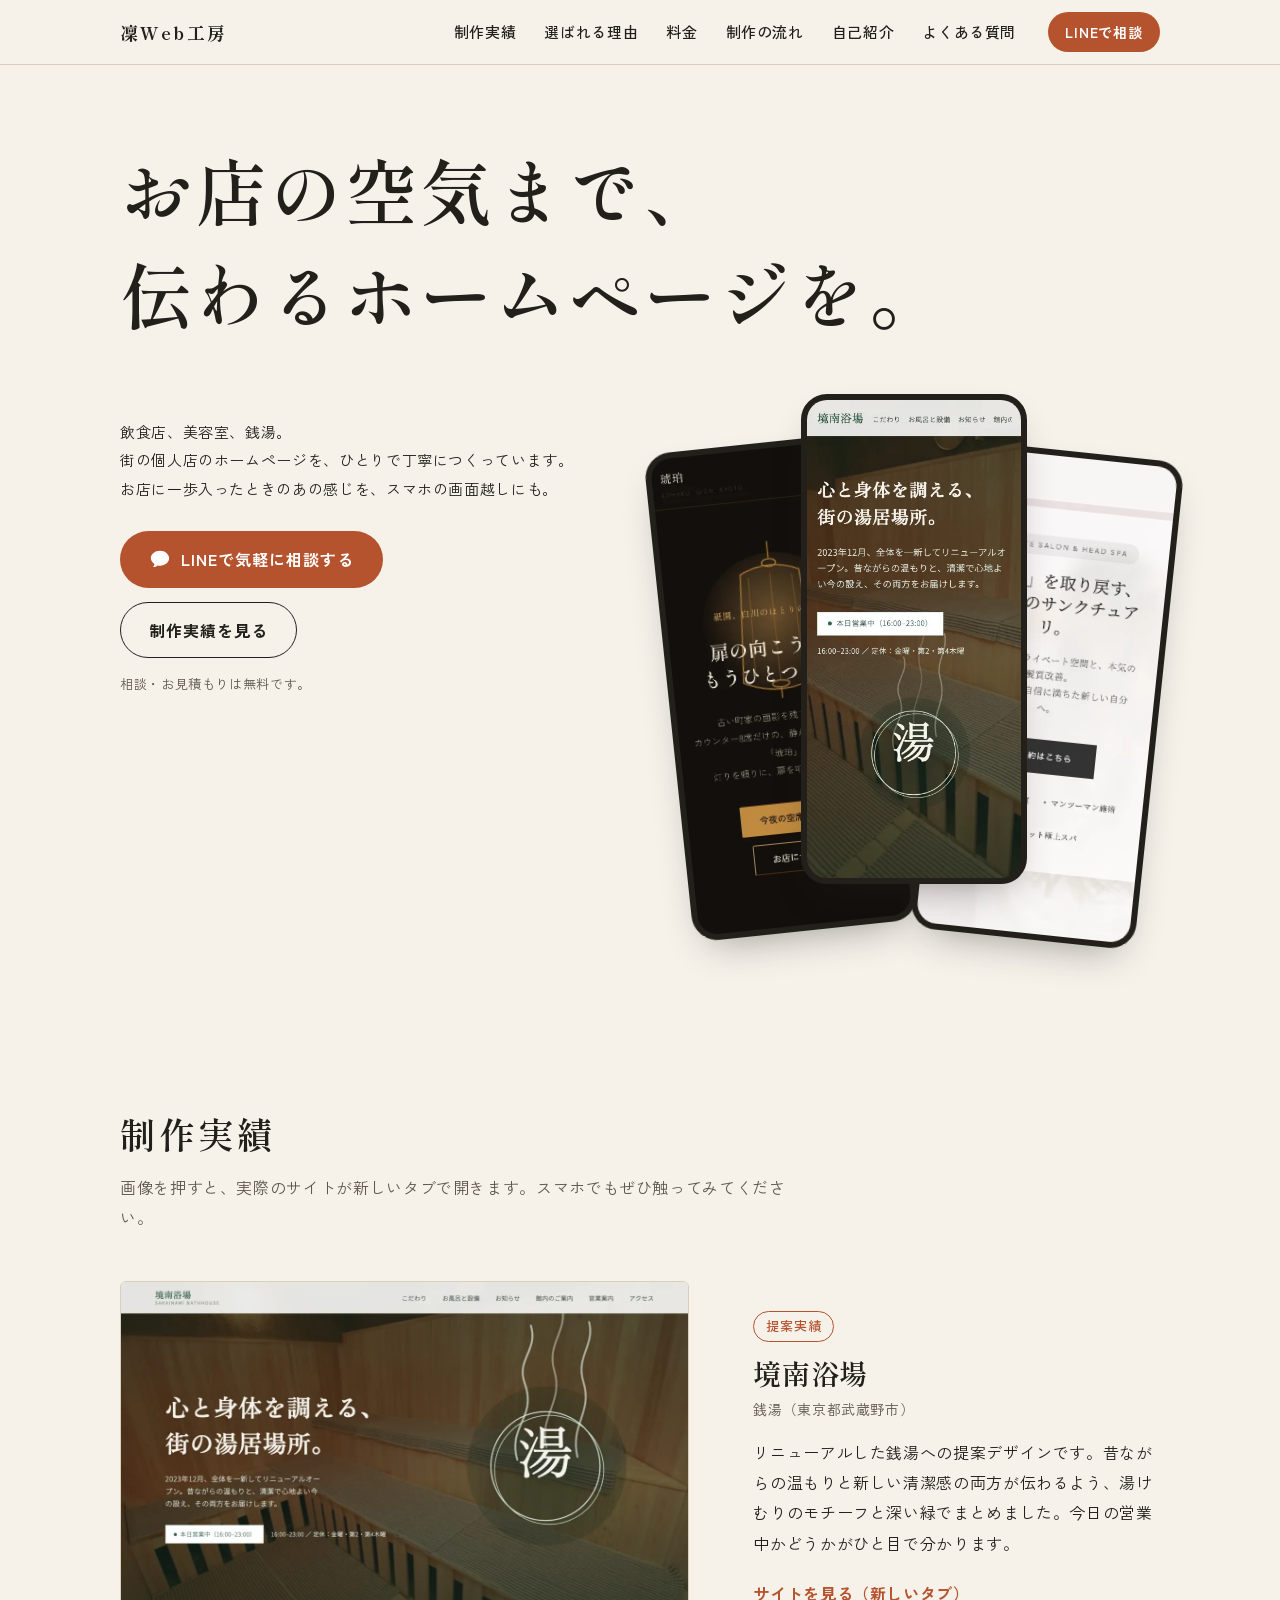
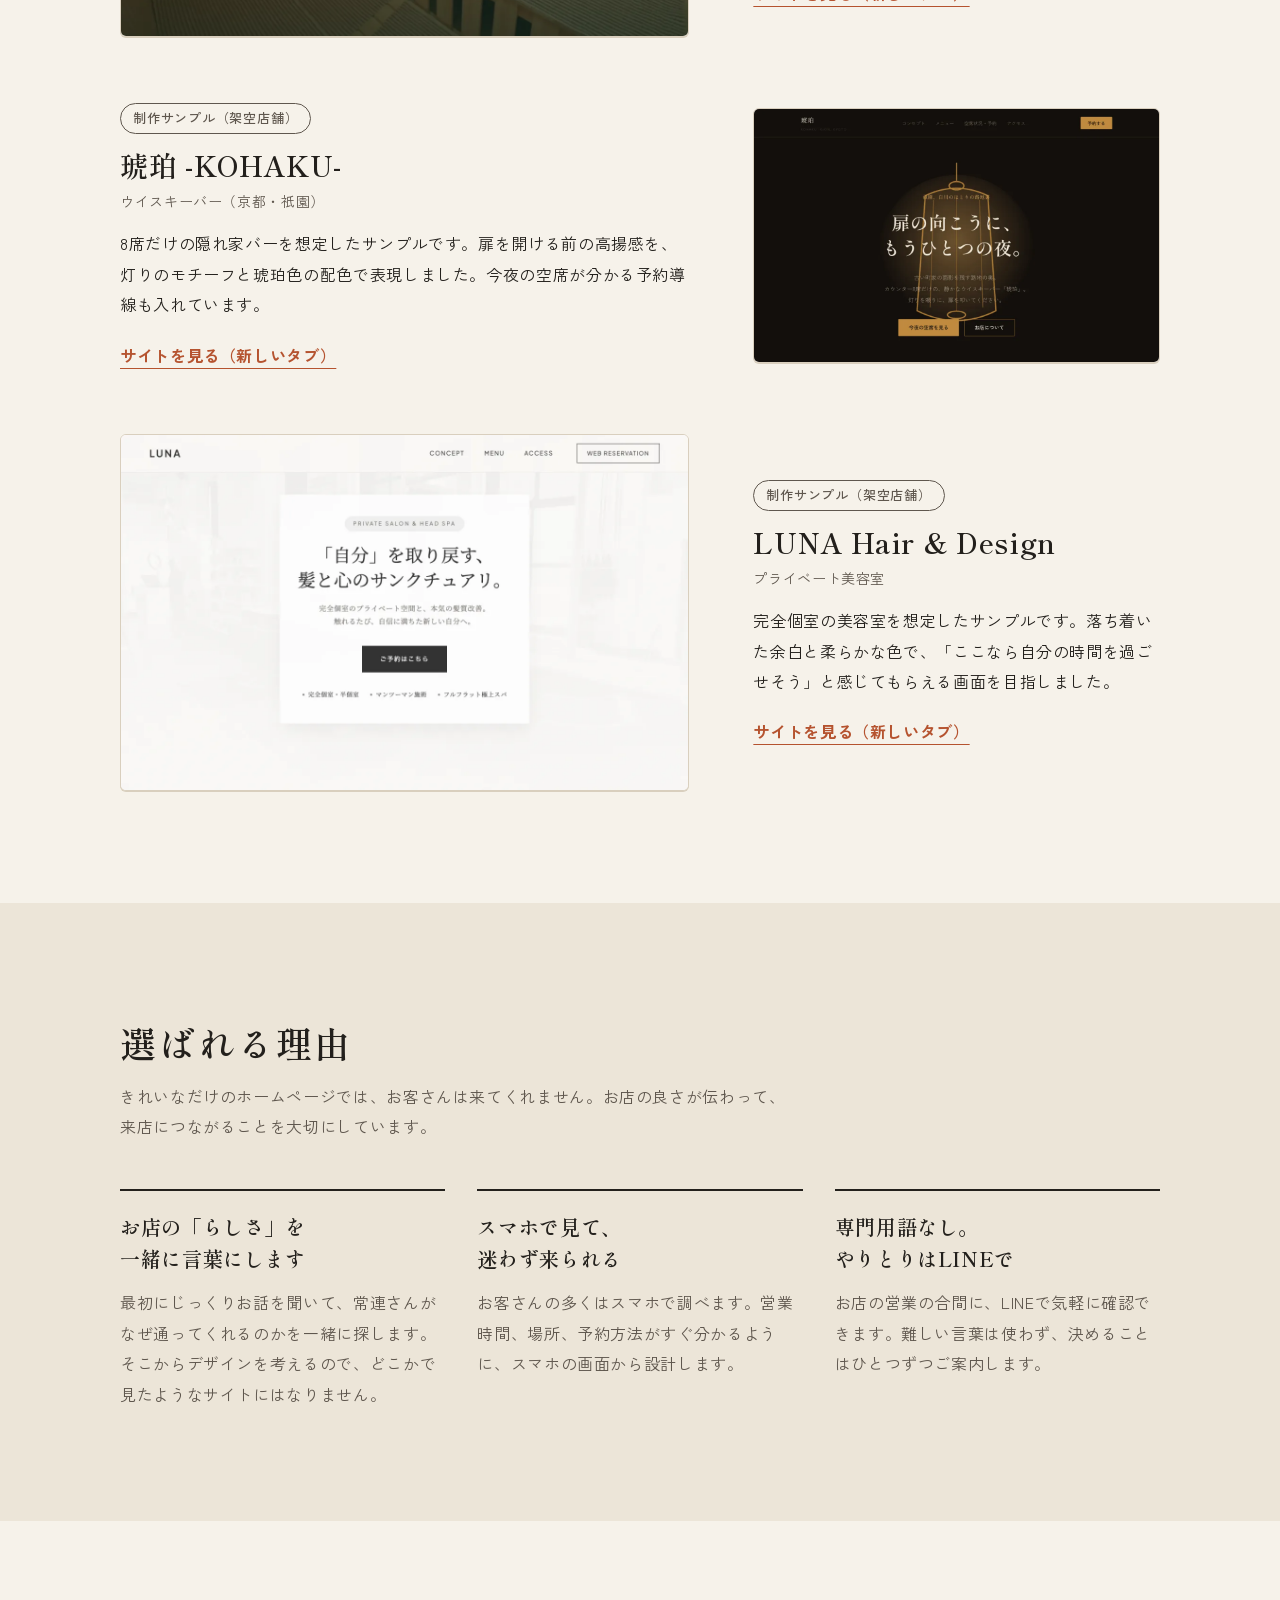
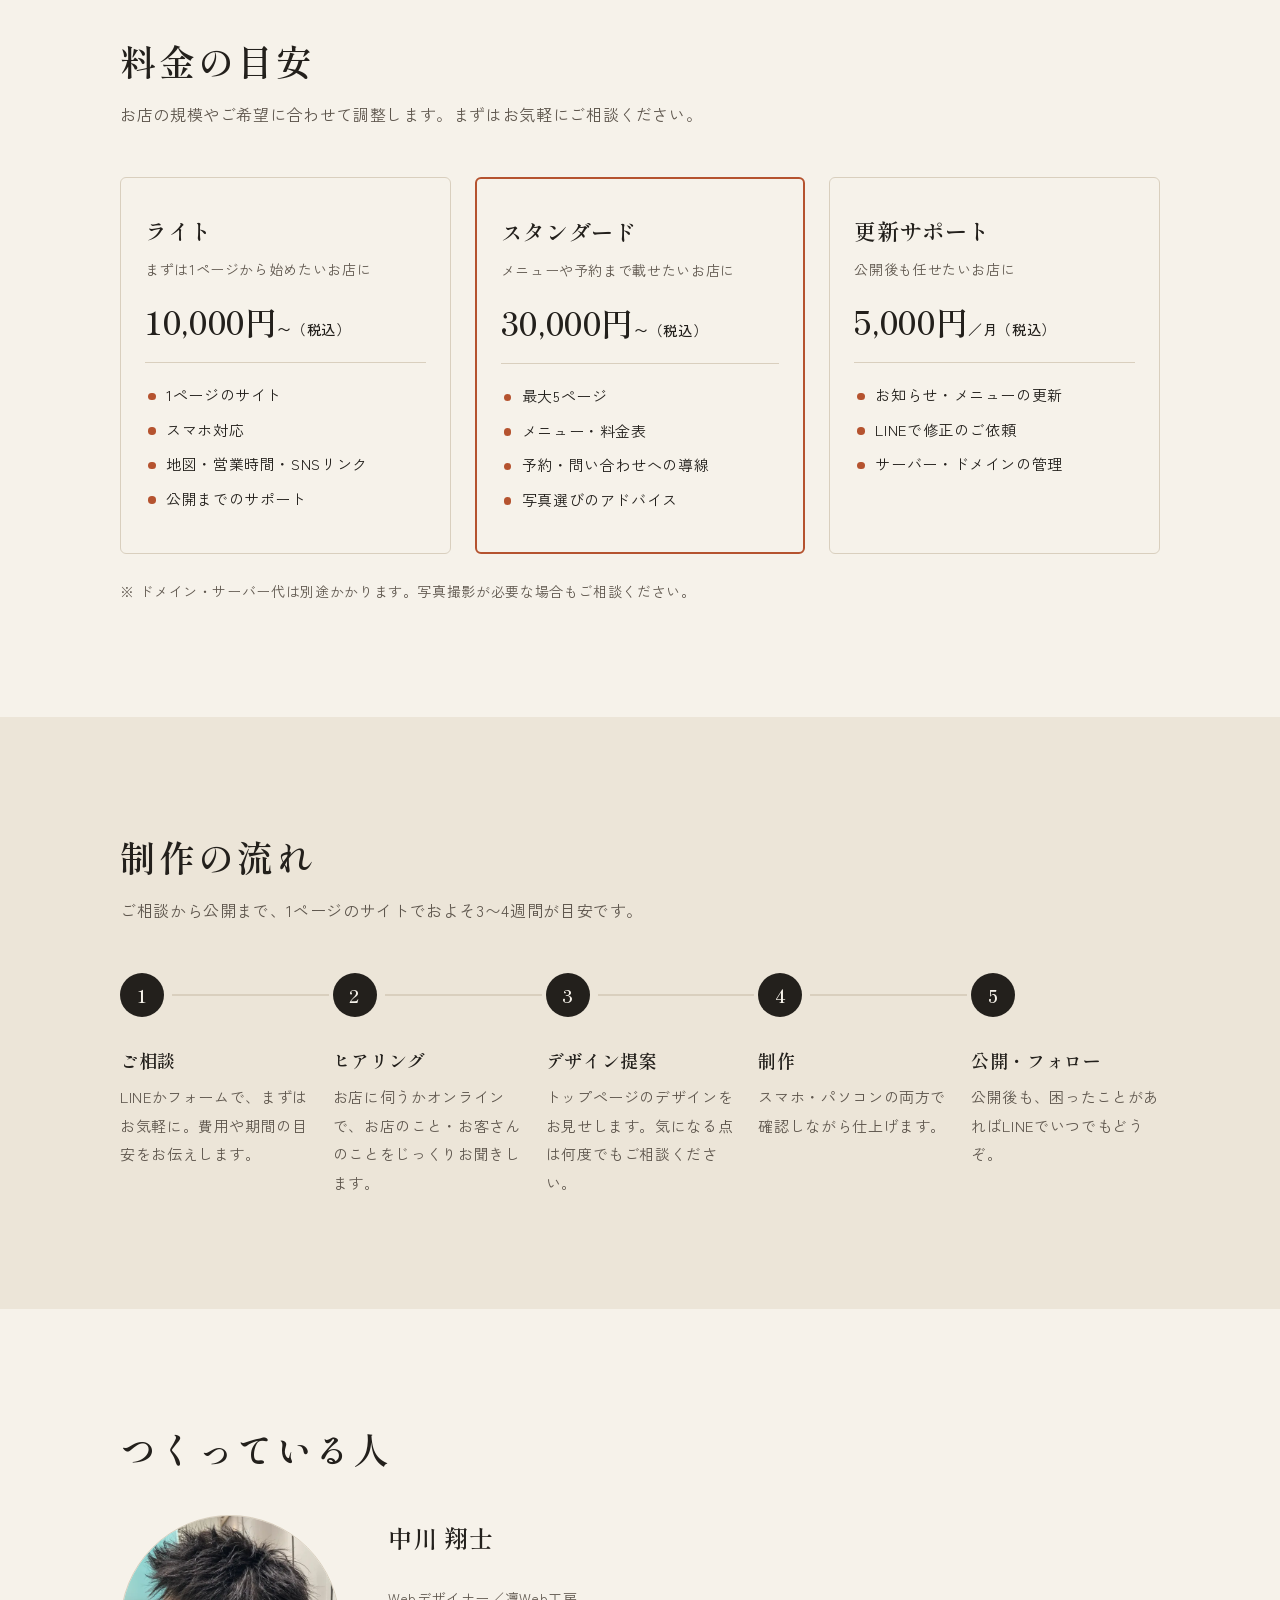
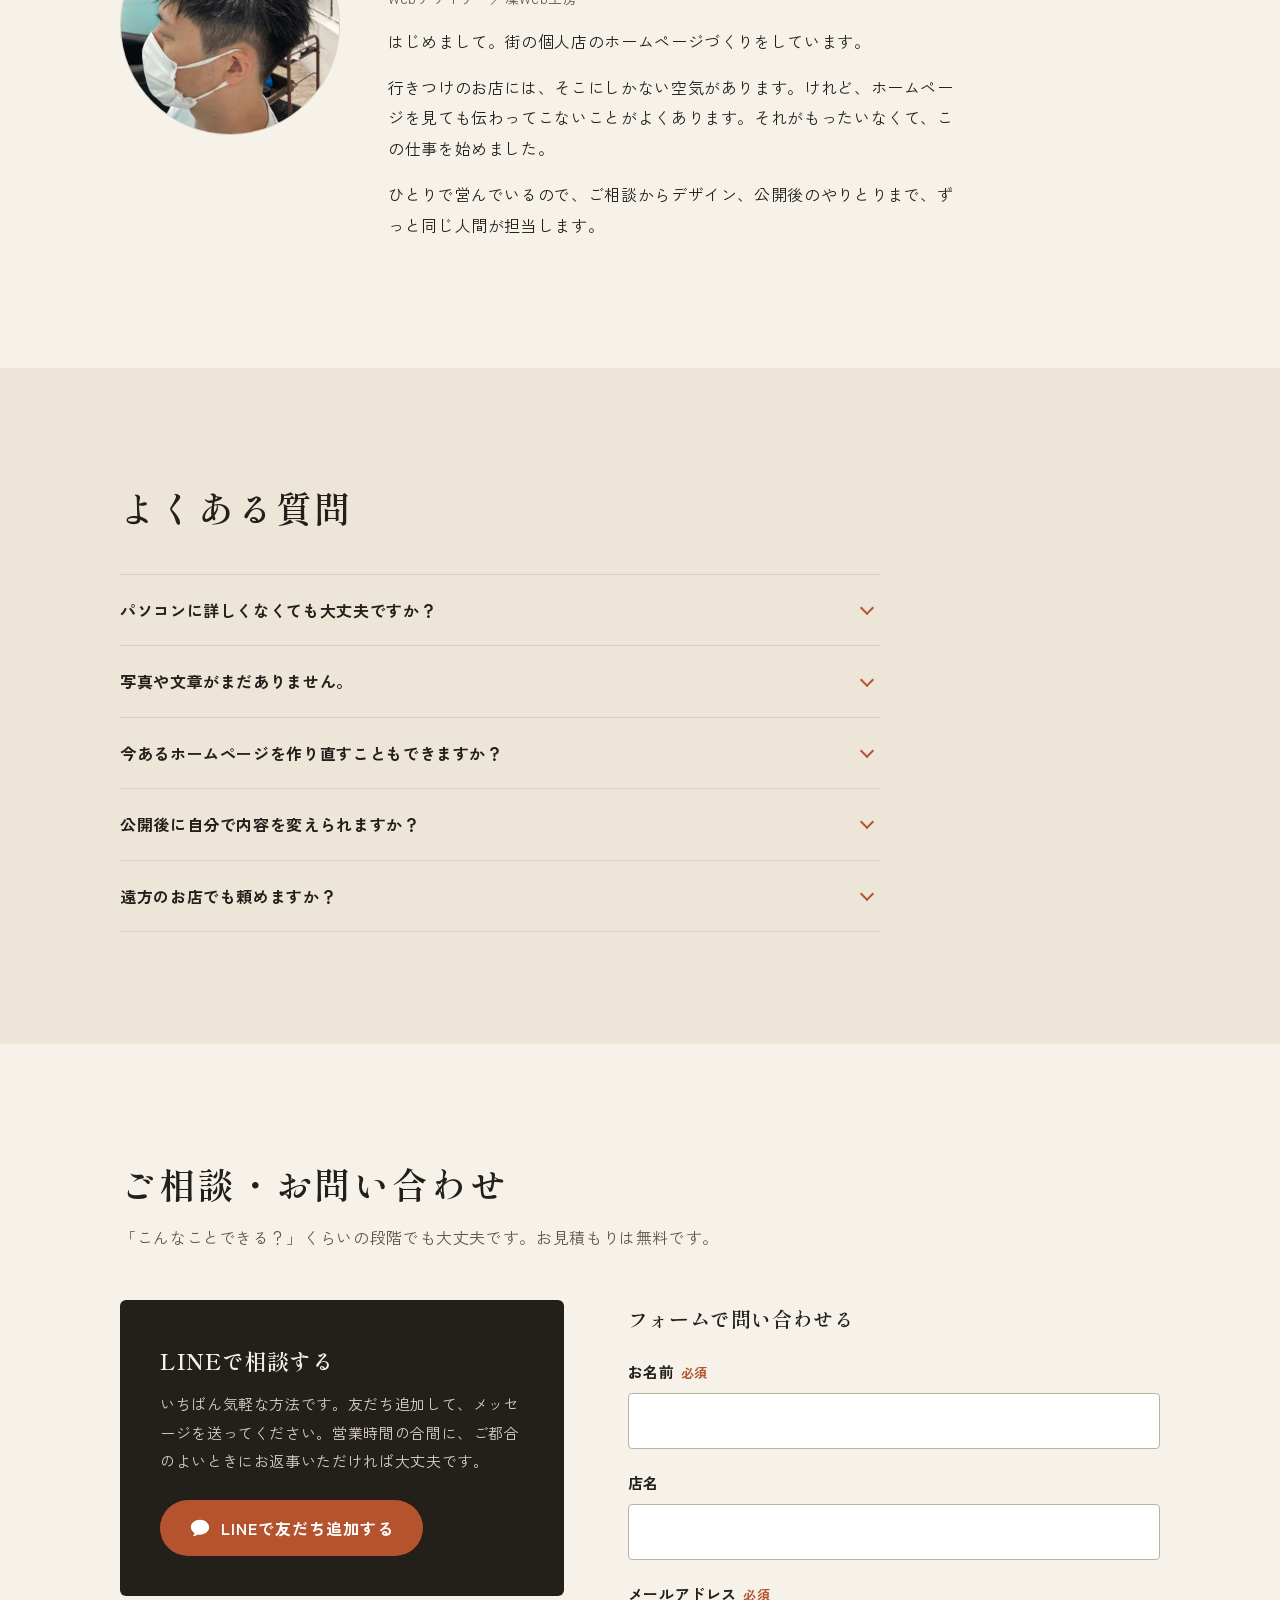
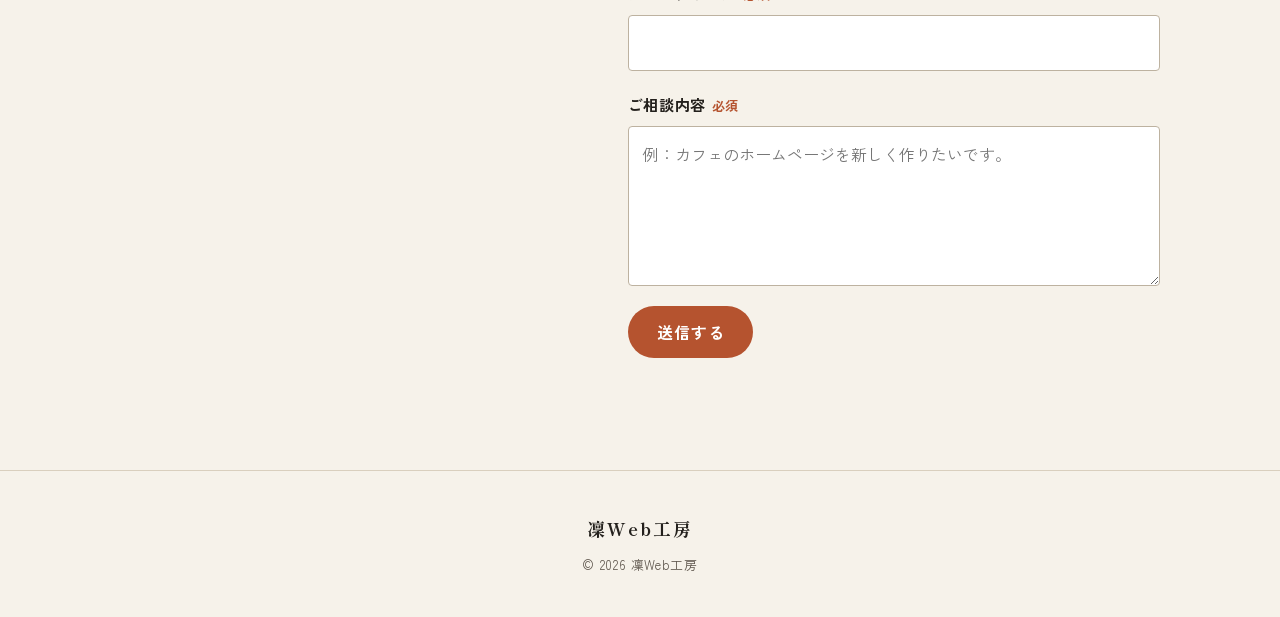
==== index.html @ 766311a1 "凜Web工房 ポートフォリオサイトを公開 Co-Authored-By: Claude Opus 5.5 <noreply@anthropic.com>" ====
<!DOCTYPE html>
<html lang="ja">
<head>
  <meta charset="UTF-8">
  <meta name="viewport" content="width=device-width, initial-scale=1">
  <title>凜Web工房｜街のお店のホームページづくり</title>
  <meta name="description" content="飲食店・美容室・銭湯など、街の個人店のホームページを制作しています。お店の雰囲気が伝わるデザインを、LINEで気軽にご相談いただけます。">
  <meta property="og:title" content="凜Web工房｜街のお店のホームページづくり">
  <meta property="og:description" content="お店の空気まで伝わるホームページを。街の個人店のためのWeb制作。">
  <meta property="og:type" content="website">
  <link rel="preconnect" href="https://fonts.googleapis.com">
  <link rel="preconnect" href="https://fonts.gstatic.com" crossorigin>
  <link href="https://fonts.googleapis.com/css2?family=Shippori+Mincho:wght@500;600;700&family=Zen+Kaku+Gothic+New:wght@400;500;700&display=swap" rel="stylesheet">
  <link rel="stylesheet" href="css/style.css">
</head>
<body>

  <!-- LINEアイコン（ボタンで使い回す） -->
  <svg width="0" height="0" style="position:absolute" aria-hidden="true">
    <symbol id="icon-chat" viewBox="0 0 24 24">
      <path fill="currentColor" d="M12 3C6.5 3 2 6.6 2 11c0 2.6 1.6 4.9 4 6.4-.2.9-.7 2.4-1.6 3.4 0 0 2.9-.2 5-1.8.8.2 1.7.3 2.6.3 5.5 0 10-3.6 10-8S17.5 3 12 3Z"/>
    </symbol>
  </svg>

  <header class="site-header">
    <div class="container site-header__inner">
      <a class="logo" href="#top">凜Web工房</a>
      <nav id="global-nav" class="global-nav" aria-label="ページ内メニュー">
        <ul class="global-nav__list">
          <li><a href="#works">制作実績</a></li>
          <li><a href="#reasons">選ばれる理由</a></li>
          <li><a href="#price">料金</a></li>
          <li><a href="#flow">制作の流れ</a></li>
          <li><a href="#about">自己紹介</a></li>
          <li><a href="#faq">よくある質問</a></li>
        </ul>
      </nav>
      <div class="header-actions">
        <a class="btn btn--primary header-cta" href="https://lin.ee/yTte9gOx" target="_blank" rel="noopener">LINEで相談</a>
        <button class="menu-toggle" type="button" aria-expanded="false" aria-controls="global-nav" aria-label="メニューを開く">
          <span class="menu-toggle__bar"></span>
        </button>
      </div>
    </div>
  </header>

  <main id="top">

    <!-- トップ -->
    <section class="hero" aria-labelledby="hero-title">
      <div class="container hero__inner">
        <h1 id="hero-title" class="hero__title">お店の空気まで、<br>伝わるホームページを。</h1>
        <div class="hero__copy">
          <div class="hero__body">
            <p class="hero__lead">
              飲食店、美容室、銭湯。<br>
              街の個人店のホームページを、ひとりで丁寧につくっています。<br>
              お店に一歩入ったときのあの感じを、スマホの画面越しにも。
            </p>
            <div class="hero__actions">
              <a class="btn btn--primary" href="https://lin.ee/yTte9gOx" target="_blank" rel="noopener">
                <svg class="btn__icon" aria-hidden="true"><use href="#icon-chat"></use></svg>
                LINEで気軽に相談する
              </a>
              <a class="btn btn--ghost" href="#works">制作実績を見る</a>
              <p class="hero__note">相談・お見積もりは無料です。</p>
            </div>
          </div>
        </div>

        <div class="hero__phones" aria-hidden="true">
          <div class="phone phone--1"><img src="assets/images/work-kohaku-sp.webp" alt="" width="390" height="844"></div>
          <div class="phone phone--2"><img src="assets/images/work-kyonan-sp.webp" alt="" width="390" height="844"></div>
          <div class="phone phone--3"><img src="assets/images/work-luna-sp.webp" alt="" width="390" height="844"></div>
        </div>
      </div>
    </section>

    <!-- 制作実績 -->
    <section id="works" class="section" aria-labelledby="works-title">
      <div class="container">
        <h2 id="works-title" class="section-title">制作実績</h2>
        <p class="section-lead">画像を押すと、実際のサイトが新しいタブで開きます。スマホでもぜひ触ってみてください。</p>

        <ul class="works-list">
          <li>
            <article class="work">
              <a class="work__visual" href="works/kyonan-yokujo.html" target="_blank" rel="noopener">
                <img src="assets/images/work-kyonan.webp" alt="境南浴場のサイトのトップ画面" width="1200" height="750" loading="lazy">
              </a>
              <div class="work__body">
                <span class="work__tag work__tag--real">提案実績</span>
                <h3 class="work__name">境南浴場</h3>
                <p class="work__type">銭湯（東京都武蔵野市）</p>
                <p class="work__point">リニューアルした銭湯への提案デザインです。昔ながらの温もりと新しい清潔感の両方が伝わるよう、湯けむりのモチーフと深い緑でまとめました。今日の営業中かどうかがひと目で分かります。</p>
                <a class="work__link" href="works/kyonan-yokujo.html" target="_blank" rel="noopener">サイトを見る（新しいタブ）</a>
              </div>
            </article>
          </li>
          <li>
            <article class="work">
              <a class="work__visual" href="works/kohaku.html" target="_blank" rel="noopener">
                <img src="assets/images/work-kohaku.webp" alt="ウイスキーバー琥珀のサイトのトップ画面" width="1200" height="750" loading="lazy">
              </a>
              <div class="work__body">
                <span class="work__tag work__tag--sample">制作サンプル（架空店舗）</span>
                <h3 class="work__name">琥珀 -KOHAKU-</h3>
                <p class="work__type">ウイスキーバー（京都・祇園）</p>
                <p class="work__point">8席だけの隠れ家バーを想定したサンプルです。扉を開ける前の高揚感を、灯りのモチーフと琥珀色の配色で表現しました。今夜の空席が分かる予約導線も入れています。</p>
                <a class="work__link" href="works/kohaku.html" target="_blank" rel="noopener">サイトを見る（新しいタブ）</a>
              </div>
            </article>
          </li>
          <li>
            <article class="work">
              <a class="work__visual" href="works/luna.html" target="_blank" rel="noopener">
                <img src="assets/images/work-luna.webp" alt="美容室LUNAのサイトのトップ画面" width="1200" height="750" loading="lazy">
              </a>
              <div class="work__body">
                <span class="work__tag work__tag--sample">制作サンプル（架空店舗）</span>
                <h3 class="work__name">LUNA Hair &amp; Design</h3>
                <p class="work__type">プライベート美容室</p>
                <p class="work__point">完全個室の美容室を想定したサンプルです。落ち着いた余白と柔らかな色で、「ここなら自分の時間を過ごせそう」と感じてもらえる画面を目指しました。</p>
                <a class="work__link" href="works/luna.html" target="_blank" rel="noopener">サイトを見る（新しいタブ）</a>
              </div>
            </article>
          </li>
        </ul>
      </div>
    </section>

    <!-- 選ばれる理由 -->
    <section id="reasons" class="section section--washi" aria-labelledby="reasons-title">
      <div class="container">
        <h2 id="reasons-title" class="section-title">選ばれる理由</h2>
        <p class="section-lead">きれいなだけのホームページでは、お客さんは来てくれません。お店の良さが伝わって、来店につながることを大切にしています。</p>

        <div class="reasons">
          <div class="reason">
            <h3 class="reason__title">お店の「らしさ」を<br>一緒に言葉にします</h3>
            <p class="reason__text">最初にじっくりお話を聞いて、常連さんがなぜ通ってくれるのかを一緒に探します。そこからデザインを考えるので、どこかで見たようなサイトにはなりません。</p>
          </div>
          <div class="reason">
            <h3 class="reason__title">スマホで見て、<br>迷わず来られる</h3>
            <p class="reason__text">お客さんの多くはスマホで調べます。営業時間、場所、予約方法がすぐ分かるように、スマホの画面から設計します。</p>
          </div>
          <div class="reason">
            <h3 class="reason__title">専門用語なし。<br>やりとりはLINEで</h3>
            <p class="reason__text">お店の営業の合間に、LINEで気軽に確認できます。難しい言葉は使わず、決めることはひとつずつご案内します。</p>
          </div>
        </div>
      </div>
    </section>

    <!-- 料金 -->
    <section id="price" class="section" aria-labelledby="price-title">
      <div class="container">
        <h2 id="price-title" class="section-title">料金の目安</h2>
        <p class="section-lead">お店の規模やご希望に合わせて調整します。まずはお気軽にご相談ください。</p>

        <div class="plans">
          <article class="plan">
            <h3 class="plan__name">ライト</h3>
            <p class="plan__for">まずは1ページから始めたいお店に</p>
            <p class="plan__price">10,000円<small>〜（税込）</small></p>
            <ul class="plan__list">
              <li>1ページのサイト</li>
              <li>スマホ対応</li>
              <li>地図・営業時間・SNSリンク</li>
              <li>公開までのサポート</li>
            </ul>
          </article>
          <article class="plan plan--featured">
            <h3 class="plan__name">スタンダード</h3>
            <p class="plan__for">メニューや予約まで載せたいお店に</p>
            <p class="plan__price">30,000円<small>〜（税込）</small></p>
            <ul class="plan__list">
              <li>最大5ページ</li>
              <li>メニュー・料金表</li>
              <li>予約・問い合わせへの導線</li>
              <li>写真選びのアドバイス</li>
            </ul>
          </article>
          <article class="plan">
            <h3 class="plan__name">更新サポート</h3>
            <p class="plan__for">公開後も任せたいお店に</p>
            <p class="plan__price">5,000円<small>／月（税込）</small></p>
            <ul class="plan__list">
              <li>お知らせ・メニューの更新</li>
              <li>LINEで修正のご依頼</li>
              <li>サーバー・ドメインの管理</li>
            </ul>
          </article>
        </div>
        <p class="plans-note">※ ドメイン・サーバー代は別途かかります。写真撮影が必要な場合もご相談ください。</p>
      </div>
    </section>

    <!-- 制作の流れ -->
    <section id="flow" class="section section--washi" aria-labelledby="flow-title">
      <div class="container">
        <h2 id="flow-title" class="section-title">制作の流れ</h2>
        <p class="section-lead">ご相談から公開まで、1ページのサイトでおよそ3〜4週間が目安です。</p>

        <ol class="flow">
          <li class="flow__step">
            <h3 class="flow__title">ご相談</h3>
            <p class="flow__text">LINEかフォームで、まずはお気軽に。費用や期間の目安をお伝えします。</p>
          </li>
          <li class="flow__step">
            <h3 class="flow__title">ヒアリング</h3>
            <p class="flow__text">お店に伺うかオンラインで、お店のこと・お客さんのことをじっくりお聞きします。</p>
          </li>
          <li class="flow__step">
            <h3 class="flow__title">デザイン提案</h3>
            <p class="flow__text">トップページのデザインをお見せします。気になる点は何度でもご相談ください。</p>
          </li>
          <li class="flow__step">
            <h3 class="flow__title">制作</h3>
            <p class="flow__text">スマホ・パソコンの両方で確認しながら仕上げます。</p>
          </li>
          <li class="flow__step">
            <h3 class="flow__title">公開・フォロー</h3>
            <p class="flow__text">公開後も、困ったことがあればLINEでいつでもどうぞ。</p>
          </li>
        </ol>
      </div>
    </section>

    <!-- 自己紹介 -->
    <section id="about" class="section" aria-labelledby="about-title">
      <div class="container">
        <h2 id="about-title" class="section-title">つくっている人</h2>
        <div class="about">
          <div class="about__photo">
            <img src="assets/images/profile.webp" alt="中川翔士の写真" width="600" height="600" loading="lazy">
          </div>
          <div class="about__text">
            <p class="about__name">中川 翔士</p>
            <p class="about__role">Webデザイナー／凜Web工房</p>
            <p>はじめまして。街の個人店のホームページづくりをしています。</p>
            <p>行きつけのお店には、そこにしかない空気があります。けれど、ホームページを見ても伝わってこないことがよくあります。それがもったいなくて、この仕事を始めました。</p>
            <p>ひとりで営んでいるので、ご相談からデザイン、公開後のやりとりまで、ずっと同じ人間が担当します。</p>
          </div>
        </div>
      </div>
    </section>

    <!-- よくある質問 -->
    <section id="faq" class="section section--washi" aria-labelledby="faq-title">
      <div class="container">
        <h2 id="faq-title" class="section-title">よくある質問</h2>
        <div class="faq">
          <details class="faq__item">
            <summary class="faq__q">パソコンに詳しくなくても大丈夫ですか？</summary>
            <p class="faq__a">大丈夫です。必要なことはひとつずつご案内しますし、やりとりはLINEだけで完結します。</p>
          </details>
          <details class="faq__item">
            <summary class="faq__q">写真や文章がまだありません。</summary>
            <p class="faq__a">ヒアリングをもとに文章の下書きをこちらで作ります。写真はスマホでの撮り方をお伝えするか、撮影のご相談にも応じます。</p>
          </details>
          <details class="faq__item">
            <summary class="faq__q">今あるホームページを作り直すこともできますか？</summary>
            <p class="faq__a">はい、できます。今のサイトで困っていることを教えていただければ、改善の方向をご提案します。</p>
          </details>
          <details class="faq__item">
            <summary class="faq__q">公開後に自分で内容を変えられますか？</summary>
            <p class="faq__a">ご希望に合わせて作り方を変えます。ご自身で更新したい場合も、更新サポートでお任せいただく場合も、どちらでも大丈夫です。</p>
          </details>
          <details class="faq__item">
            <summary class="faq__q">遠方のお店でも頼めますか？</summary>
            <p class="faq__a">はい。ヒアリングはオンラインでも行えます。</p>
          </details>
        </div>
      </div>
    </section>

    <!-- お問い合わせ -->
    <section id="contact" class="section" aria-labelledby="contact-title">
      <div class="container">
        <h2 id="contact-title" class="section-title">ご相談・お問い合わせ</h2>
        <p class="section-lead">「こんなことできる？」くらいの段階でも大丈夫です。お見積もりは無料です。</p>

        <div class="contact">
          <div class="contact__line">
            <p class="contact__line-title">LINEで相談する</p>
            <p class="contact__line-text">いちばん気軽な方法です。友だち追加して、メッセージを送ってください。営業時間の合間に、ご都合のよいときにお返事いただければ大丈夫です。</p>
            <a class="btn btn--primary" href="https://lin.ee/yTte9gOx" target="_blank" rel="noopener">
              <svg class="btn__icon" aria-hidden="true"><use href="#icon-chat"></use></svg>
              LINEで友だち追加する
            </a>
          </div>

          <div class="contact__form">
            <h3 class="form-title">フォームで問い合わせる</h3>
            <form class="form" action="https://formspree.io/f/moejabqg" method="POST">
              <div class="form__field">
                <label class="form__label" for="name">お名前<span class="form__required">必須</span></label>
                <input class="form__input" id="name" name="name" type="text" autocomplete="name" required>
              </div>
              <div class="form__field">
                <label class="form__label" for="shop">店名</label>
                <input class="form__input" id="shop" name="shop" type="text" autocomplete="organization">
              </div>
              <div class="form__field">
                <label class="form__label" for="email">メールアドレス<span class="form__required">必須</span></label>
                <input class="form__input" id="email" name="email" type="email" autocomplete="email" required>
              </div>
              <div class="form__field">
                <label class="form__label" for="message">ご相談内容<span class="form__required">必須</span></label>
                <textarea class="form__textarea" id="message" name="message" required placeholder="例：カフェのホームページを新しく作りたいです。"></textarea>
              </div>
              <button class="btn btn--primary form__submit" type="submit">送信する</button>
            </form>
          </div>
        </div>
      </div>
    </section>

  </main>

  <footer class="site-footer">
    <div class="container">
      <a class="logo" href="#top">凜Web工房</a>
      <p>&copy; <span id="year">2026</span> 凜Web工房</p>
    </div>
  </footer>

  <script src="js/main.js"></script>
</body>
</html>
---- css/style.css ----
/* =========================================================
   ポートフォリオ  style.css
   モバイルファースト / 768px〜 タブレット / 1024px〜 PC
   ========================================================= */

:root {
  /* カラー */
  --kinari: #F6F2EA;      /* 生成り：背景 */
  --washi: #ECE5D8;       /* 和紙：面の切り替え */
  --sumi: #23201C;        /* 墨：本文 */
  --usuzumi: #5F574E;     /* 薄墨：補足文（生成り上で 6:1 以上） */
  --terracotta: #B5532F;  /* 差し色 */
  --terracotta-dark: #96421F;
  --line: #D9CFBE;        /* 罫線 */

  /* 文字 */
  --font-serif: "Shippori Mincho", "Hiragino Mincho ProN", serif;
  --font-sans: "Zen Kaku Gothic New", "Hiragino Sans", sans-serif;

  /* 余白 */
  --gutter: 20px;
  --section-space: 88px;
  --max: 1120px;
}

*,
*::before,
*::after { box-sizing: border-box; }

html { scroll-behavior: smooth; scroll-padding-top: 72px; }

body {
  margin: 0;
  background: var(--kinari);
  color: var(--sumi);
  font-family: var(--font-sans);
  font-size: 16px;
  line-height: 1.9;
  letter-spacing: 0.04em;
  -webkit-font-smoothing: antialiased;
  overflow-x: hidden;
}

img { display: block; max-width: 100%; height: auto; }
a { color: inherit; }

:focus-visible {
  outline: 2px solid var(--terracotta);
  outline-offset: 3px;
}

.container {
  width: 100%;
  max-width: var(--max);
  margin-inline: auto;
  padding-inline: var(--gutter);
}

.visually-hidden {
  position: absolute; width: 1px; height: 1px;
  overflow: hidden; clip: rect(0 0 0 0); white-space: nowrap;
}

/* ---------- 共通：見出し・ボタン ---------- */

.section { padding-block: var(--section-space); }
.section--washi { background: var(--washi); }

.section-title {
  margin: 0 0 12px;
  font-family: var(--font-serif);
  font-weight: 600;
  font-size: clamp(1.6rem, 1.2rem + 1.6vw, 2.25rem);
  line-height: 1.5;
  letter-spacing: 0.08em;
}

.section-lead {
  margin: 0 0 48px;
  max-width: 42em;
  color: var(--usuzumi);
}

.btn {
  display: inline-flex;
  align-items: center;
  justify-content: center;
  gap: 10px;
  min-height: 52px;
  padding: 12px 28px;
  border: 1px solid transparent;
  border-radius: 999px;
  font-family: var(--font-sans);
  font-size: 1rem;
  font-weight: 700;
  letter-spacing: 0.06em;
  text-decoration: none;
  white-space: nowrap;
  cursor: pointer;
  transition: background-color .2s ease, color .2s ease, border-color .2s ease;
}

.btn--primary { background: var(--terracotta); color: #fff; }
.btn--primary:hover { background: var(--terracotta-dark); }

.btn--ghost { border-color: var(--sumi); color: var(--sumi); background: transparent; }
.btn--ghost:hover { background: var(--sumi); color: var(--kinari); }

.btn__icon { width: 22px; height: 22px; flex-shrink: 0; }

/* ---------- ヘッダー ---------- */

.site-header {
  position: sticky;
  top: 0;
  z-index: 50;
  background: rgba(246, 242, 234, 0.94);
  backdrop-filter: blur(8px);
  border-bottom: 1px solid var(--line);
}

.site-header__inner {
  display: flex;
  align-items: center;
  justify-content: space-between;
  height: 64px;
}

.logo {
  font-family: var(--font-serif);
  font-weight: 700;
  font-size: 1.125rem;
  letter-spacing: 0.12em;
  text-decoration: none;
  white-space: nowrap;
}

.header-actions { display: flex; align-items: center; gap: 8px; }

/* 狭いスマホではヘッダーのボタンを隠す（トップにも同じボタンがあるため） */
.header-cta { display: none; min-height: 40px; padding: 6px 16px; font-size: 0.875rem; white-space: nowrap; }
@media (min-width: 360px) {
  .header-cta { display: inline-flex; }
}

.menu-toggle {
  display: grid;
  place-items: center;
  width: 44px;
  height: 44px;
  padding: 0;
  border: 0;
  background: none;
  cursor: pointer;
}

.menu-toggle__bar,
.menu-toggle__bar::before,
.menu-toggle__bar::after {
  display: block;
  width: 22px;
  height: 2px;
  background: var(--sumi);
  transition: transform .25s ease, background-color .25s ease;
}
.menu-toggle__bar { position: relative; }
.menu-toggle__bar::before,
.menu-toggle__bar::after { content: ""; position: absolute; left: 0; }
.menu-toggle__bar::before { top: -7px; }
.menu-toggle__bar::after { top: 7px; }

.menu-toggle[aria-expanded="true"] .menu-toggle__bar { background: transparent; }
.menu-toggle[aria-expanded="true"] .menu-toggle__bar::before { transform: translateY(7px) rotate(45deg); }
.menu-toggle[aria-expanded="true"] .menu-toggle__bar::after { transform: translateY(-7px) rotate(-45deg); }

.global-nav {
  position: absolute;
  top: 64px;
  left: 0;
  right: 0;
  background: var(--kinari);
  border-bottom: 1px solid var(--line);
  display: none;
}
.global-nav.is-open { display: block; }

.global-nav__list {
  list-style: none;
  margin: 0;
  padding: 8px var(--gutter) 20px;
}

.global-nav__list a {
  display: block;
  padding: 14px 0;
  border-bottom: 1px solid var(--line);
  text-decoration: none;
  font-weight: 500;
}

/* ---------- ヒーロー（このページの主役） ---------- */

.hero {
  padding-block: 56px 72px;
  overflow: hidden;
}

.hero__inner {
  display: grid;
  gap: 40px;
}

.hero__copy {
  display: grid;
  gap: 32px;
}

.hero__title {
  margin: 0;
  font-family: var(--font-serif);
  font-weight: 600;
  font-size: clamp(1.75rem, 0.6rem + 5vw, 4.5rem);
  line-height: 1.45;
  letter-spacing: 0.04em;
}

.hero__body {
  padding-top: 0.5em;
}

.hero__lead {
  margin: 0 0 28px;
  font-size: 0.9375rem;
}

.hero__actions {
  display: flex;
  flex-direction: column;
  align-items: flex-start;
  gap: 14px;
}

.hero__note {
  margin: 0;
  font-size: 0.8125rem;
  color: var(--usuzumi);
}

/* 3作品のスマホ画面を重ねて見せる */
.hero__phones {
  position: relative;
  height: 380px;
  margin-inline: auto;
  width: 100%;
  max-width: 400px;
}

.phone {
  position: absolute;
  top: 0;
  width: 46%;
  aspect-ratio: 390 / 844;
  border: 6px solid var(--sumi);
  border-radius: 26px;
  overflow: hidden;
  background: var(--sumi);
  box-shadow: 0 18px 40px -18px rgba(35, 32, 28, 0.45);
  opacity: 0;
  animation: phone-rise .9s cubic-bezier(.2, .7, .2, 1) forwards;
}
.phone img { width: 100%; height: 100%; object-fit: cover; object-position: top; }

.phone--1 { left: 0;    top: 48px; transform: rotate(-6deg); animation-delay: .15s; --r: -6deg; }
.phone--2 { left: 27%;  top: 0;    z-index: 2;               animation-delay: .35s; --r: 0deg; }
.phone--3 { right: 0;   top: 56px; transform: rotate(6deg);  animation-delay: .55s; --r: 6deg; }

@keyframes phone-rise {
  from { opacity: 0; transform: translateY(40px) rotate(var(--r)); }
  to   { opacity: 1; transform: translateY(0) rotate(var(--r)); }
}

/* ---------- 作品 ---------- */

.works-list {
  list-style: none;
  margin: 0;
  padding: 0;
  display: grid;
  gap: 64px;
}

.work {
  display: grid;
  gap: 24px;
}

.work__visual {
  display: block;
  border-radius: 6px;
  overflow: hidden;
  border: 1px solid var(--line);
  background: #fff;
  box-shadow: 0 1px 0 var(--line);
  transition: transform .3s ease, box-shadow .3s ease;
}
.work__visual:hover {
  transform: translateY(-4px);
  box-shadow: 0 16px 32px -20px rgba(35, 32, 28, 0.5);
}

.work__visual img { aspect-ratio: 16 / 10; object-fit: cover; object-position: top; width: 100%; }

.work__tag {
  display: inline-block;
  margin-bottom: 10px;
  padding: 2px 12px;
  border: 1px solid currentColor;
  border-radius: 999px;
  font-size: 0.8125rem;
  font-weight: 500;
  letter-spacing: 0.06em;
}
.work__tag--real { color: var(--terracotta); }
.work__tag--sample { color: var(--usuzumi); }

.work__name {
  margin: 0;
  font-family: var(--font-serif);
  font-size: 1.5rem;
  font-weight: 600;
  line-height: 1.5;
}

.work__type { margin: 2px 0 14px; color: var(--usuzumi); font-size: 0.875rem; }

.work__point { margin: 0 0 20px; }

.work__link {
  font-weight: 700;
  color: var(--terracotta);
  text-underline-offset: 6px;
}
.work__link:hover { color: var(--terracotta-dark); }

/* ---------- 選ばれる理由 ---------- */

.reasons {
  display: grid;
  gap: 40px;
}

.reason {
  padding-top: 20px;
  border-top: 2px solid var(--sumi);
}

.reason__title {
  margin: 0 0 12px;
  font-family: var(--font-serif);
  font-size: 1.25rem;
  font-weight: 600;
  line-height: 1.6;
}

.reason__text { margin: 0; color: var(--usuzumi); }

/* ---------- 料金 ---------- */

.plans {
  display: grid;
  gap: 24px;
}

.plan {
  padding: 32px 24px;
  background: var(--kinari);
  border: 1px solid var(--line);
  border-radius: 6px;
}

.plan--featured { border: 2px solid var(--terracotta); }

.plan__name {
  margin: 0;
  font-family: var(--font-serif);
  font-size: 1.375rem;
  font-weight: 600;
}

.plan__for { margin: 4px 0 18px; color: var(--usuzumi); font-size: 0.875rem; }

.plan__price {
  margin: 0 0 20px;
  font-family: var(--font-serif);
  font-size: 2rem;
  font-weight: 600;
  line-height: 1.3;
}
.plan__price small { font-family: var(--font-sans); font-size: 0.875rem; font-weight: 500; }

.plan__list {
  margin: 0;
  padding: 18px 0 0;
  border-top: 1px solid var(--line);
  list-style: none;
}
.plan__list li {
  position: relative;
  padding-left: 1.4em;
  margin-bottom: 6px;
  font-size: 0.9375rem;
}
.plan__list li::before {
  content: "";
  position: absolute;
  left: 0.2em;
  top: 0.75em;
  width: 0.5em;
  height: 0.5em;
  border-radius: 50%;
  background: var(--terracotta);
}

.plans-note { margin: 24px 0 0; font-size: 0.875rem; color: var(--usuzumi); }

/* ---------- 制作の流れ（順番がある内容なので番号を付ける） ---------- */

.flow {
  list-style: none;
  margin: 0;
  padding: 0;
  counter-reset: flow;
  display: grid;
  gap: 0;
}

.flow__step {
  counter-increment: flow;
  position: relative;
  padding: 0 0 32px 64px;
}

.flow__step::before {
  content: counter(flow);
  position: absolute;
  left: 0;
  top: 0;
  display: grid;
  place-items: center;
  width: 44px;
  height: 44px;
  border-radius: 50%;
  background: var(--sumi);
  color: var(--kinari);
  font-family: var(--font-serif);
  font-weight: 600;
  font-size: 1.125rem;
}

.flow__step::after {
  content: "";
  position: absolute;
  left: 21px;
  top: 48px;
  bottom: 4px;
  width: 2px;
  background: var(--line);
}
.flow__step:last-child::after { display: none; }
.flow__step:last-child { padding-bottom: 0; }

.flow__title {
  margin: 6px 0 6px;
  font-family: var(--font-serif);
  font-size: 1.125rem;
  font-weight: 600;
}

.flow__text { margin: 0; color: var(--usuzumi); font-size: 0.9375rem; }

/* ---------- 自己紹介 ---------- */

.about {
  display: grid;
  gap: 32px;
  align-items: start;
  margin-top: 40px;
}

.about__photo {
  width: 200px;
  border-radius: 50%;
  overflow: hidden;
  border: 1px solid var(--line);
}

.about__name {
  margin: 0 0 4px;
  font-family: var(--font-serif);
  font-size: 1.5rem;
  font-weight: 600;
}

.about__role { margin: 0 0 20px; color: var(--usuzumi); font-size: 0.875rem; }

.about__text p { margin: 0 0 1em; max-width: 36em; }

/* ---------- よくある質問 ---------- */

.faq { max-width: 760px; margin-top: 40px; }

.faq__item { border-bottom: 1px solid var(--line); }
.faq__item:first-child { border-top: 1px solid var(--line); }

.faq__q {
  position: relative;
  padding: 20px 40px 20px 0;
  font-weight: 700;
  cursor: pointer;
  list-style: none;
}
.faq__q::-webkit-details-marker { display: none; }

.faq__q::after {
  content: "";
  position: absolute;
  right: 8px;
  top: 50%;
  width: 10px;
  height: 10px;
  border-right: 2px solid var(--terracotta);
  border-bottom: 2px solid var(--terracotta);
  transform: translateY(-70%) rotate(45deg);
  transition: transform .25s ease;
}
.faq__item[open] .faq__q::after { transform: translateY(-30%) rotate(-135deg); }

.faq__a { margin: 0; padding: 0 0 24px; color: var(--usuzumi); }

/* ---------- お問い合わせ ---------- */

.contact {
  display: grid;
  gap: 48px;
}

.contact__line {
  padding: 32px 24px;
  background: var(--sumi);
  color: var(--kinari);
  border-radius: 6px;
}

.contact__line-title {
  margin: 0 0 8px;
  font-family: var(--font-serif);
  font-size: 1.375rem;
  font-weight: 600;
}

.contact__line-text { margin: 0 0 24px; color: #D8D0C3; font-size: 0.9375rem; }

.contact__line .btn { width: 100%; }

.form-title {
  margin: 0 0 20px;
  font-family: var(--font-serif);
  font-size: 1.25rem;
  font-weight: 600;
}

.form { display: grid; gap: 20px; }

.form__field { display: grid; gap: 6px; }

.form__label { font-weight: 700; font-size: 0.9375rem; }
.form__required { margin-left: 6px; color: var(--terracotta); font-size: 0.8125rem; }

.form__input,
.form__textarea {
  width: 100%;
  padding: 12px 14px;
  border: 1px solid #BDB2A0;
  border-radius: 4px;
  background: #fff;
  color: var(--sumi);
  font: inherit;
  font-size: 16px; /* iOSで勝手にズームしない */
}
.form__textarea { min-height: 160px; resize: vertical; }

.form__input:focus,
.form__textarea:focus { outline: 2px solid var(--terracotta); outline-offset: 0; border-color: var(--terracotta); }

.form__submit { justify-self: start; }

/* ---------- フッター ---------- */

.site-footer {
  padding-block: 40px;
  border-top: 1px solid var(--line);
  text-align: center;
  font-size: 0.8125rem;
  color: var(--usuzumi);
}
.site-footer .logo { display: inline-block; margin-bottom: 8px; color: var(--sumi); }
.site-footer p { margin: 0; }

/* =========================================================
   768px〜 タブレット
   ========================================================= */
@media (min-width: 768px) {
  :root { --gutter: 40px; --section-space: 112px; }

  .hero__phones { height: 500px; max-width: 460px; }

  .work { grid-template-columns: 1.4fr 1fr; align-items: center; gap: 40px; }
  .works-list > li:nth-child(even) .work__visual { order: 2; }

  .reasons { grid-template-columns: repeat(3, 1fr); gap: 32px; }

  .plans { grid-template-columns: repeat(2, 1fr); }

  .about { grid-template-columns: 220px 1fr; gap: 48px; }
  .about__photo { width: 100%; }

  .contact__line { padding: 40px; }
  .contact__line .btn { width: auto; }
}

/* =========================================================
   1024px〜 PC
   ========================================================= */
@media (min-width: 1024px) {
  .menu-toggle { display: none; }

  .global-nav {
    position: static;
    display: block;
    background: none;
    border: 0;
  }
  .global-nav__list {
    display: flex;
    gap: 28px;
    padding: 0;
  }
  .global-nav__list a {
    padding: 4px 0;
    border: 0;
    font-size: 0.9375rem;
    text-decoration: underline;
    text-decoration-color: transparent;
    text-underline-offset: 8px;
    transition: text-decoration-color .2s ease;
  }
  .global-nav__list a:hover { text-decoration-color: var(--terracotta); }

  .site-header__inner { gap: 32px; }
  .global-nav { margin-left: auto; }

  .hero { padding-block: 72px 40px; }
  /* 見出しは2列にまたがって大きく、その下に本文と作品画面を並べる */
  .hero__inner { grid-template-columns: 1fr 1fr; align-items: start; gap: 48px 56px; }
  .hero__title { grid-column: 1 / -1; }
  .hero__body { padding-top: 24px; }
  .hero__phones { height: 560px; max-width: 500px; }

  .work { gap: 64px; }
  .work__name { font-size: 1.75rem; }

  .plans { grid-template-columns: repeat(3, 1fr); }

  .flow { grid-template-columns: repeat(5, 1fr); gap: 24px; }
  .flow__step { padding: 64px 0 0; }
  .flow__step::after { left: 52px; right: -20px; top: 21px; bottom: auto; width: auto; height: 2px; }

  .contact { grid-template-columns: 1fr 1.2fr; gap: 64px; align-items: start; }
}

/* 動きを減らす設定の人には、アニメーションを止める */
@media (prefers-reduced-motion: reduce) {
  html { scroll-behavior: auto; }
  .phone { animation: none; opacity: 1; transform: rotate(var(--r)); }
  *, *::before, *::after { transition-duration: 0.01ms !important; }
}
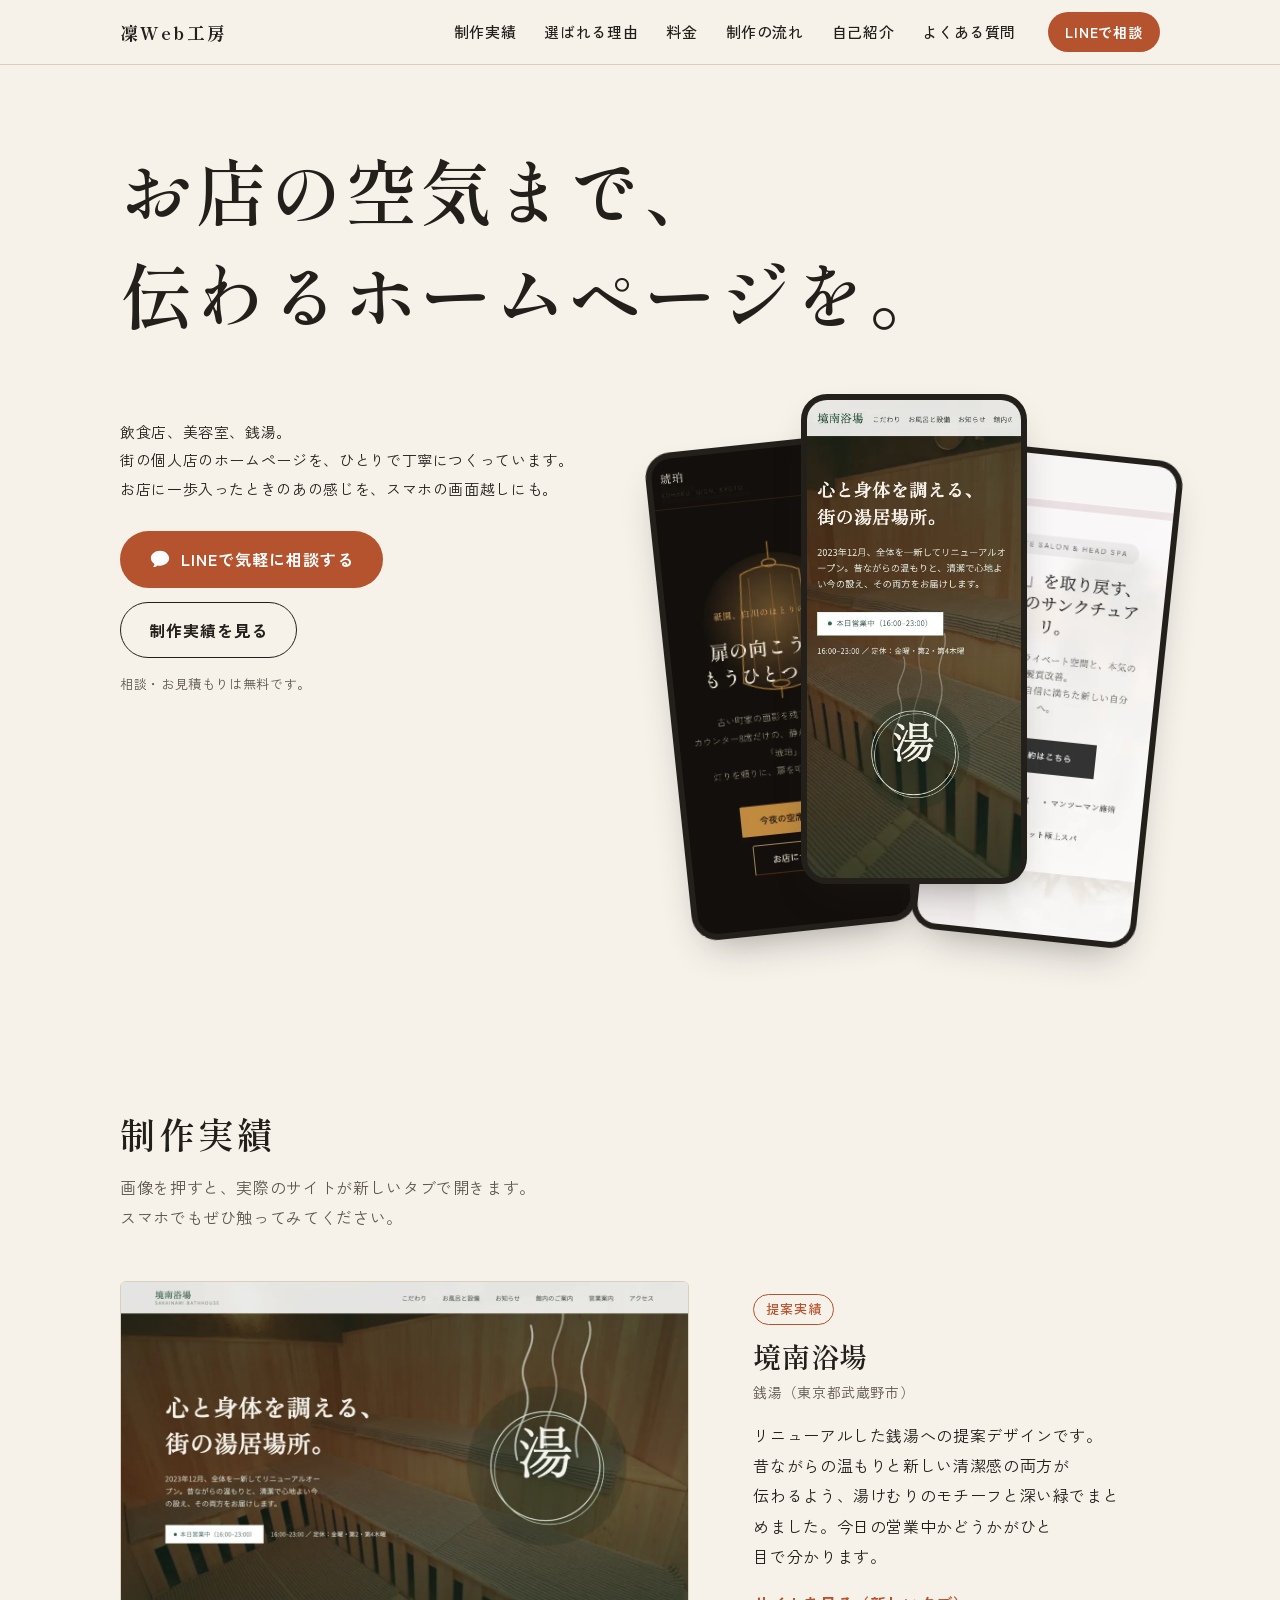
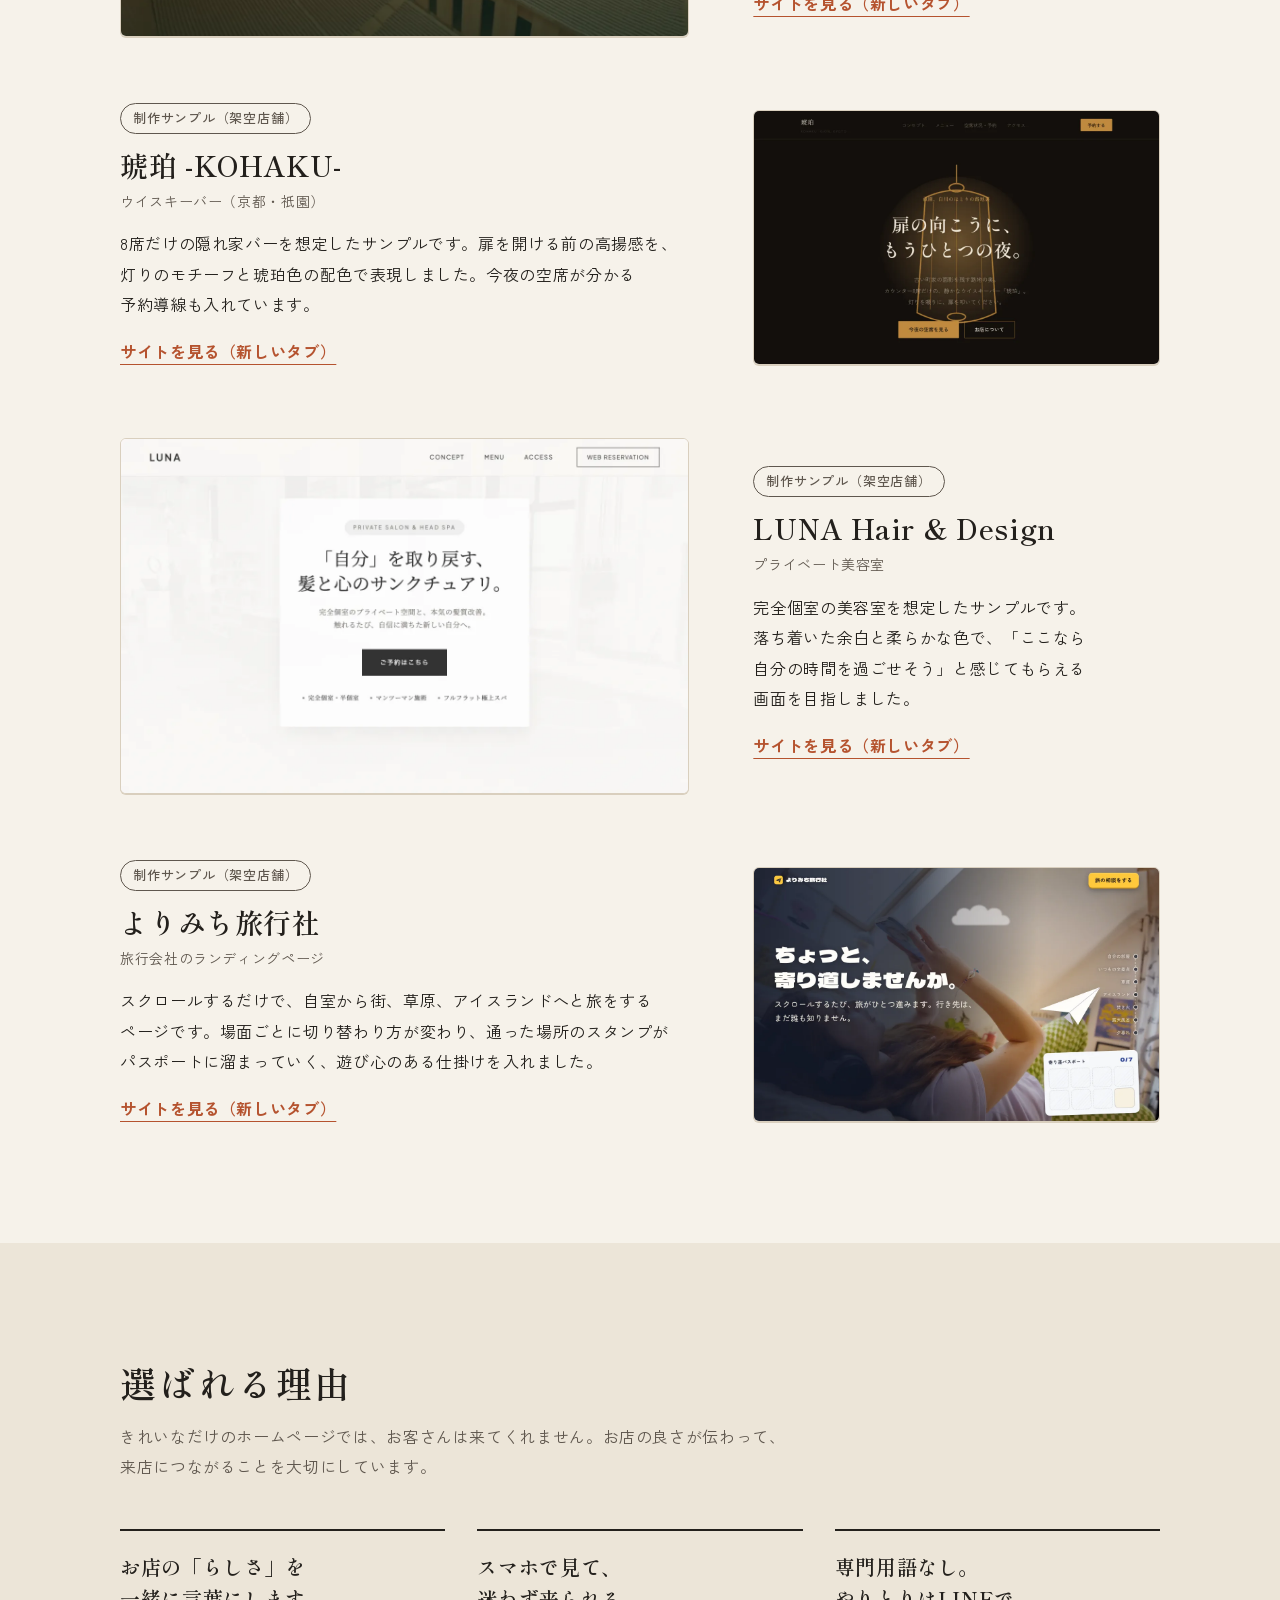
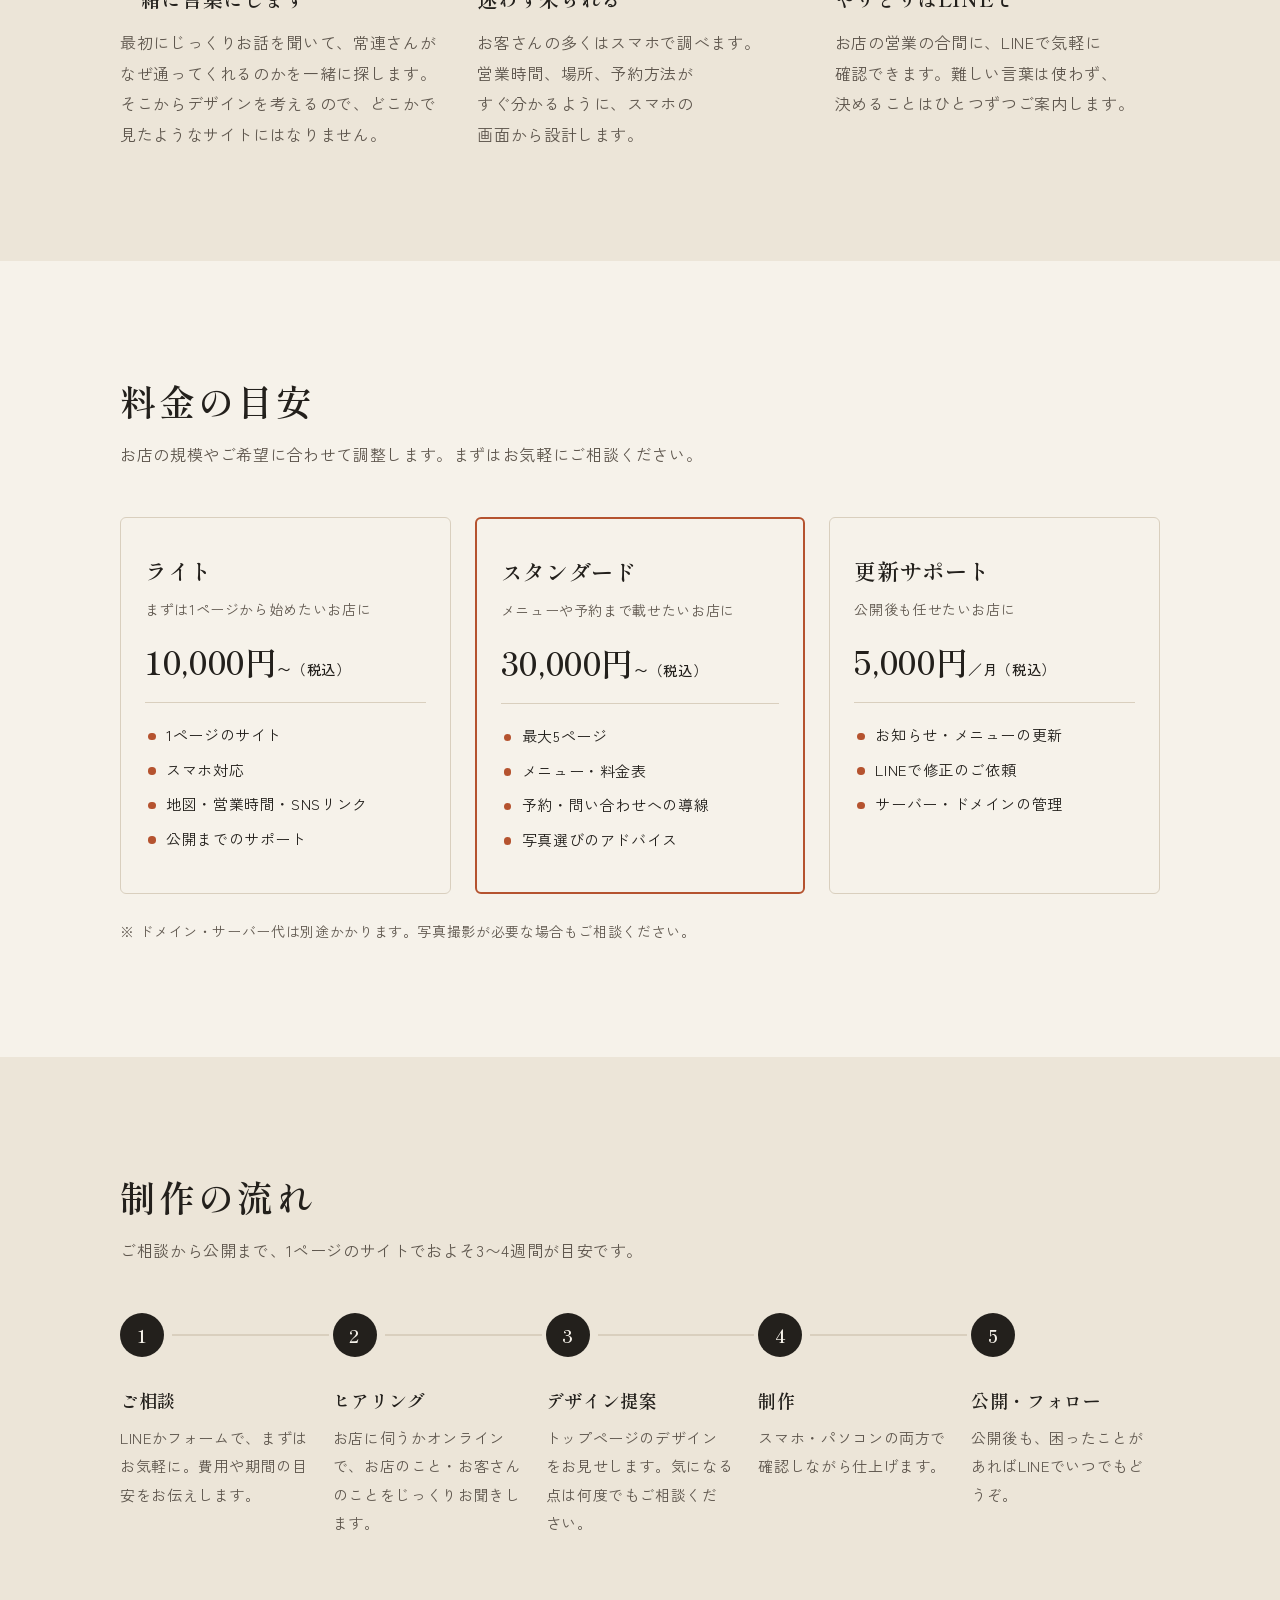
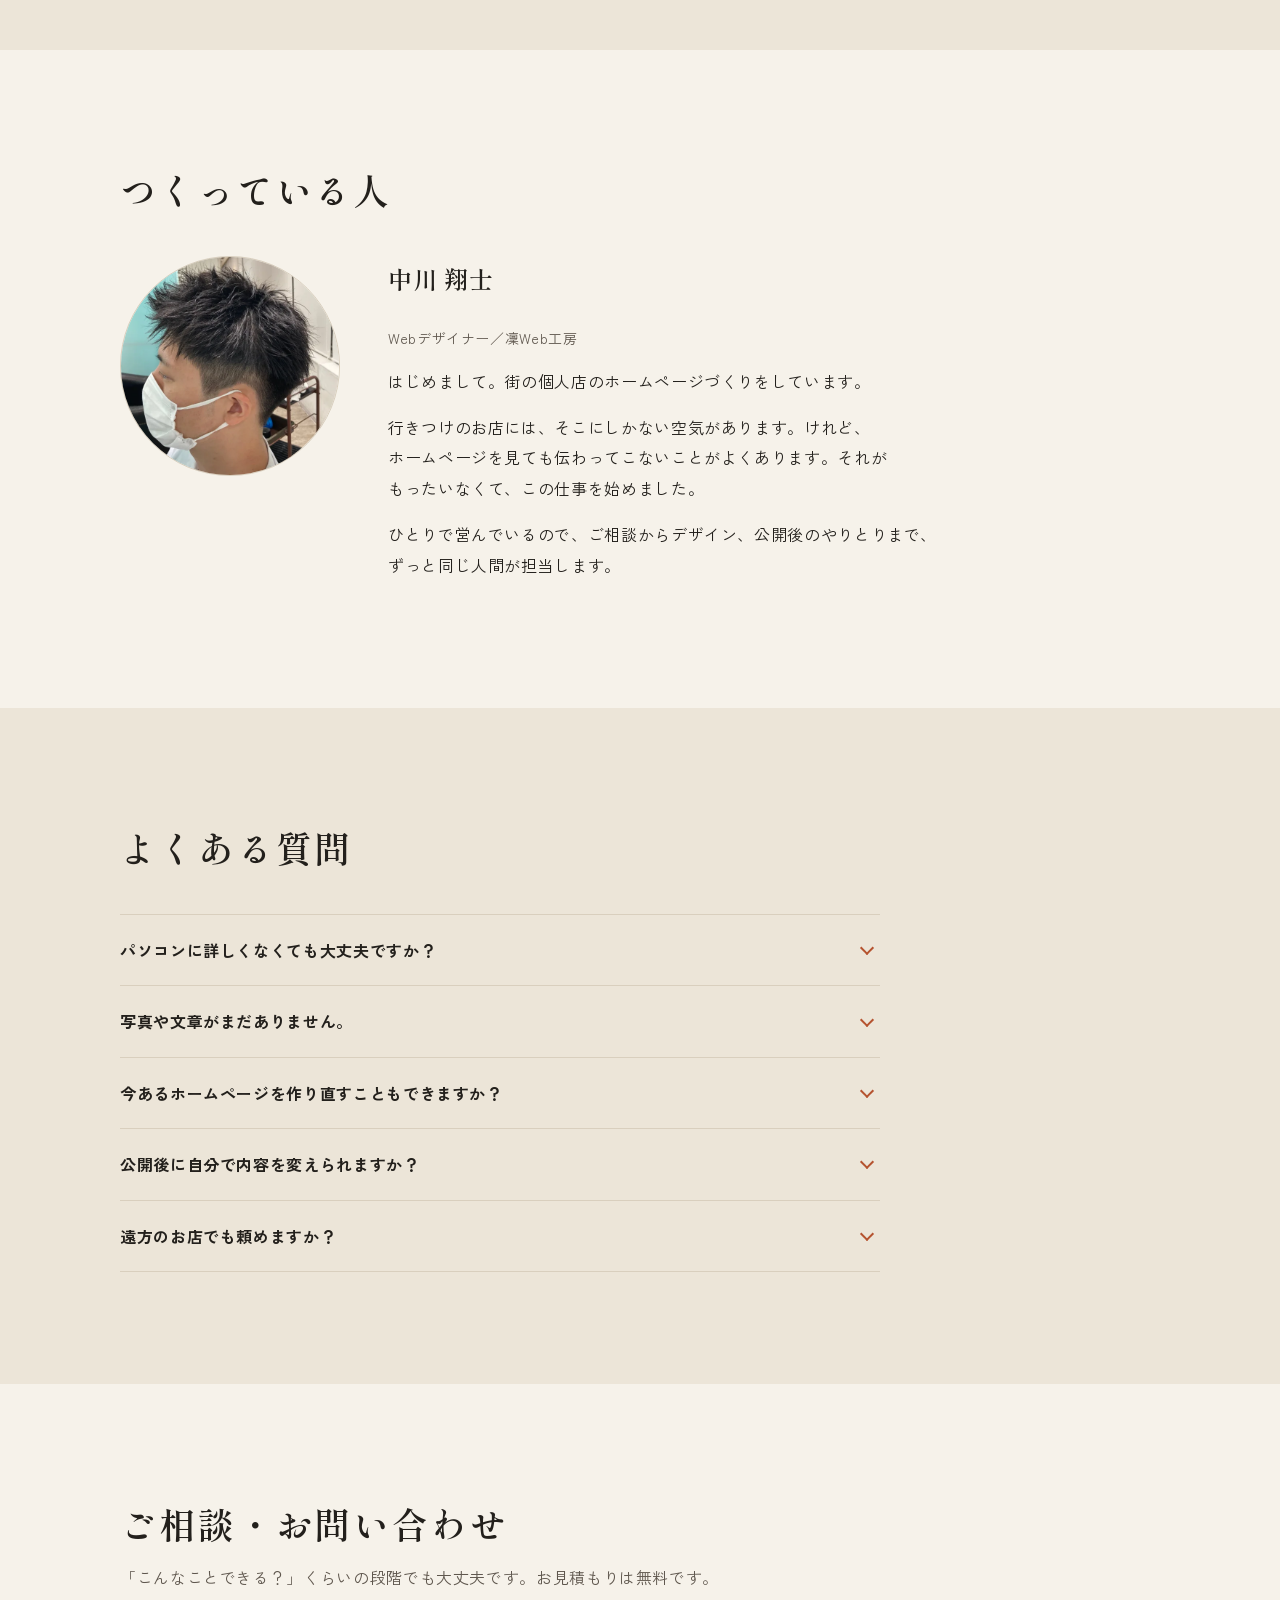
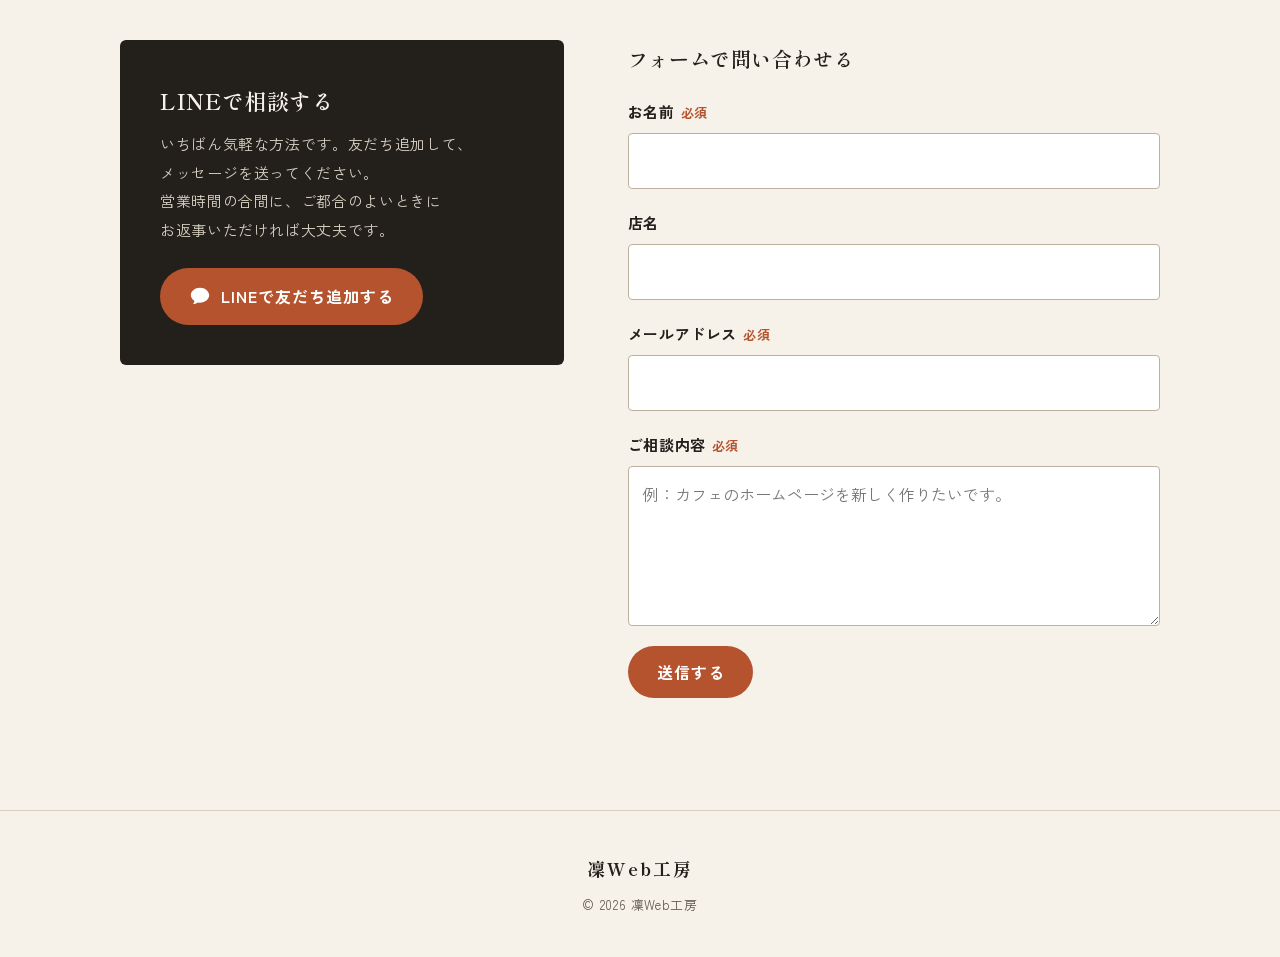
==== commit 09411a01: "制作実績に「よりみち旅行社」を追加 Co-Authored-By: Claude Opus 5.5 <noreply@anthropic.com>" ====
--- a/index.html
+++ b/index.html
@@ -122,6 +122,20 @@
                 <p class="work__type">プライベート美容室</p>
                 <p class="work__point">完全個室の美容室を想定したサンプルです。落ち着いた余白と柔らかな色で、「ここなら自分の時間を過ごせそう」と感じてもらえる画面を目指しました。</p>
                 <a class="work__link" href="works/luna.html" target="_blank" rel="noopener">サイトを見る（新しいタブ）</a>
+              </div>
+            </article>
+          </li>
+          <li>
+            <article class="work">
+              <a class="work__visual" href="https://senzu3.github.io/yorimichi-travel/" target="_blank" rel="noopener">
+                <img src="assets/images/work-yorimichi.webp" alt="よりみち旅行社のサイトのトップ画面" width="1200" height="750" loading="lazy">
+              </a>
+              <div class="work__body">
+                <span class="work__tag work__tag--sample">制作サンプル（架空店舗）</span>
+                <h3 class="work__name">よりみち旅行社</h3>
+                <p class="work__type">旅行会社のランディングページ</p>
+                <p class="work__point">スクロールするだけで、自室から街、草原、アイスランドへと旅をするページです。場面ごとに切り替わり方が変わり、通った場所のスタンプがパスポートに溜まっていく、遊び心のある仕掛けを入れました。</p>
+                <a class="work__link" href="https://senzu3.github.io/yorimichi-travel/" target="_blank" rel="noopener">サイトを見る（新しいタブ）</a>
               </div>
             </article>
           </li>
--- a/css/style.css
+++ b/css/style.css
@@ -40,6 +40,15 @@
   -webkit-font-smoothing: antialiased;
   overflow-x: hidden;
 }
+
+/* 文末の1〜2文字だけが次の行に残らないようにし、日本語は文節で折り返す
+   （幅の狭い「制作の流れ」は行の長さがばらつくため、文節折り返しを外す） */
+p,
+li {
+  text-wrap: pretty;
+  word-break: auto-phrase;
+}
+.flow__text { word-break: normal; }
 
 img { display: block; max-width: 100%; height: auto; }
 a { color: inherit; }
@@ -333,9 +342,13 @@
 
 .work__type { margin: 2px 0 14px; color: var(--usuzumi); font-size: 0.875rem; }
 
-.work__point { margin: 0 0 20px; }
-
+.work__point { margin: 0 0 10px; }
+
+/* 指で押しやすいよう、押せる範囲を高さ44px以上にする */
 .work__link {
+  display: inline-flex;
+  align-items: center;
+  min-height: 44px;
   font-weight: 700;
   color: var(--terracotta);
   text-underline-offset: 6px;
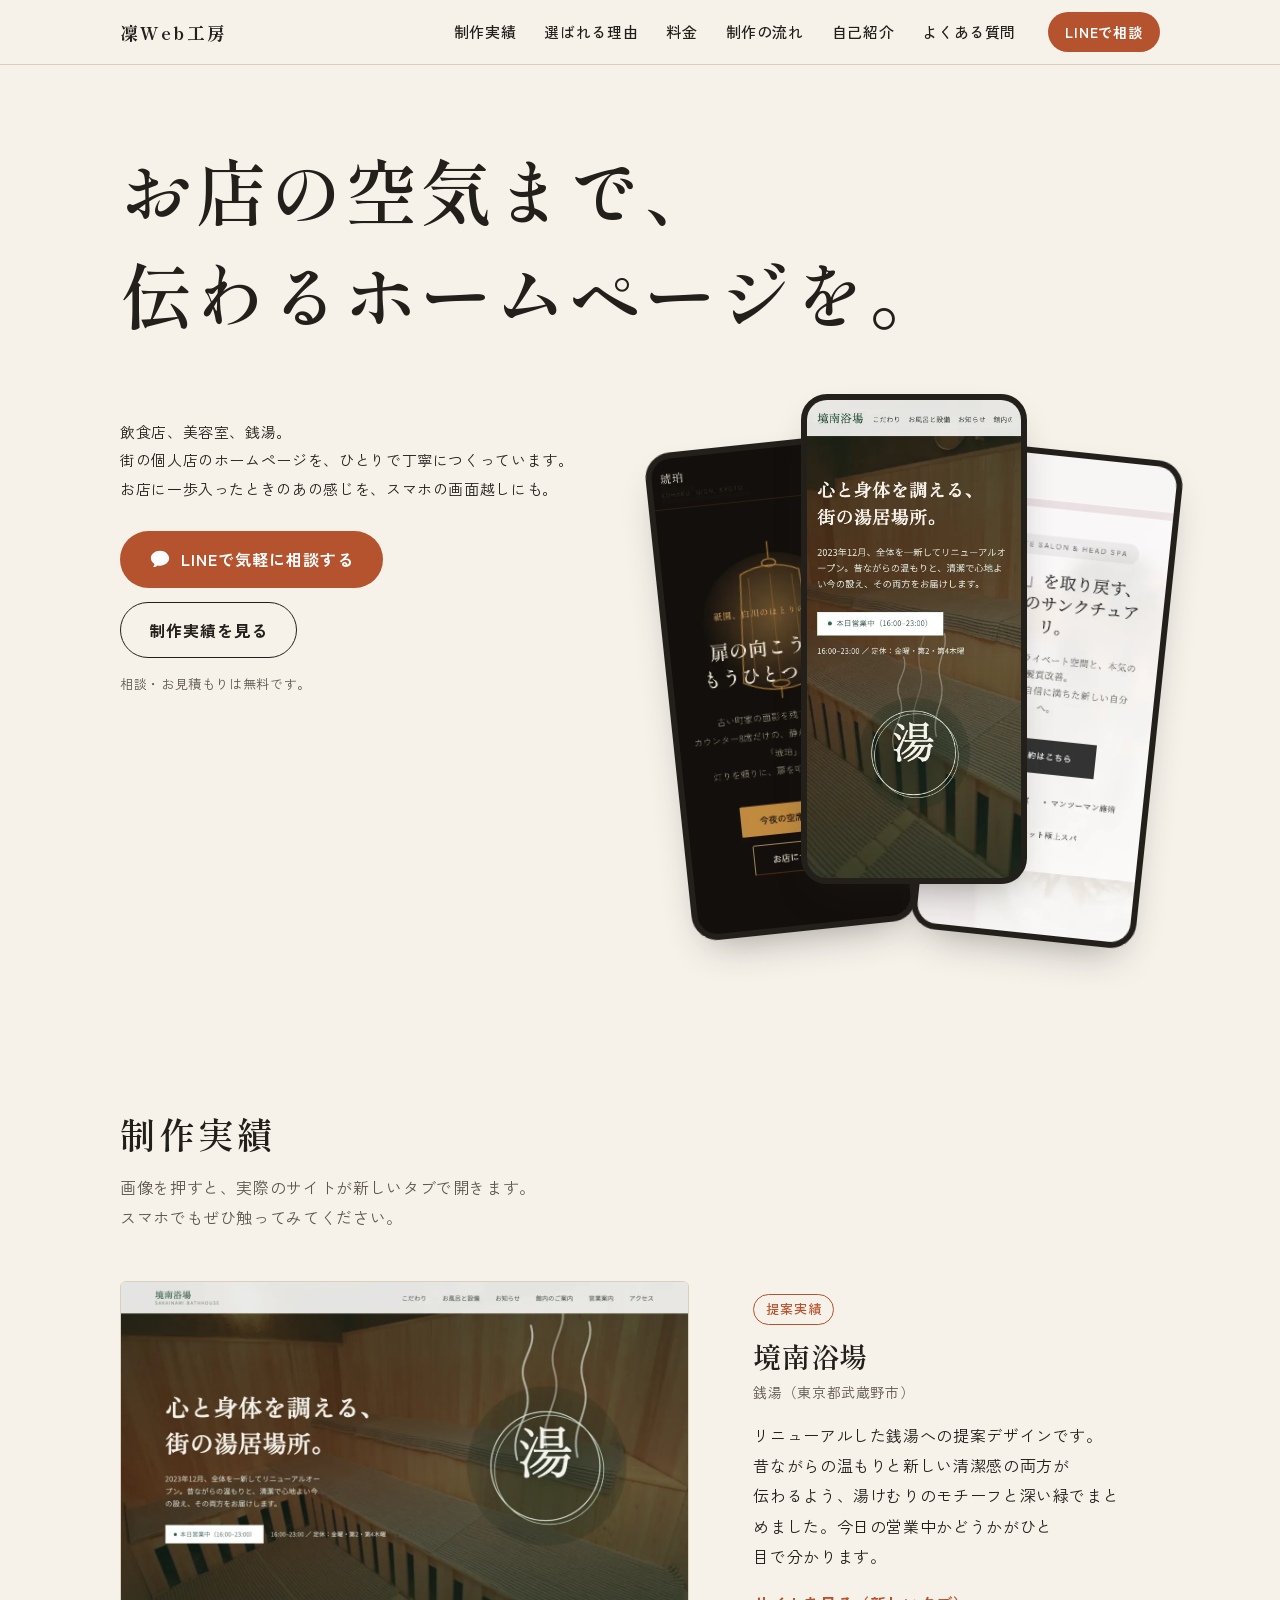
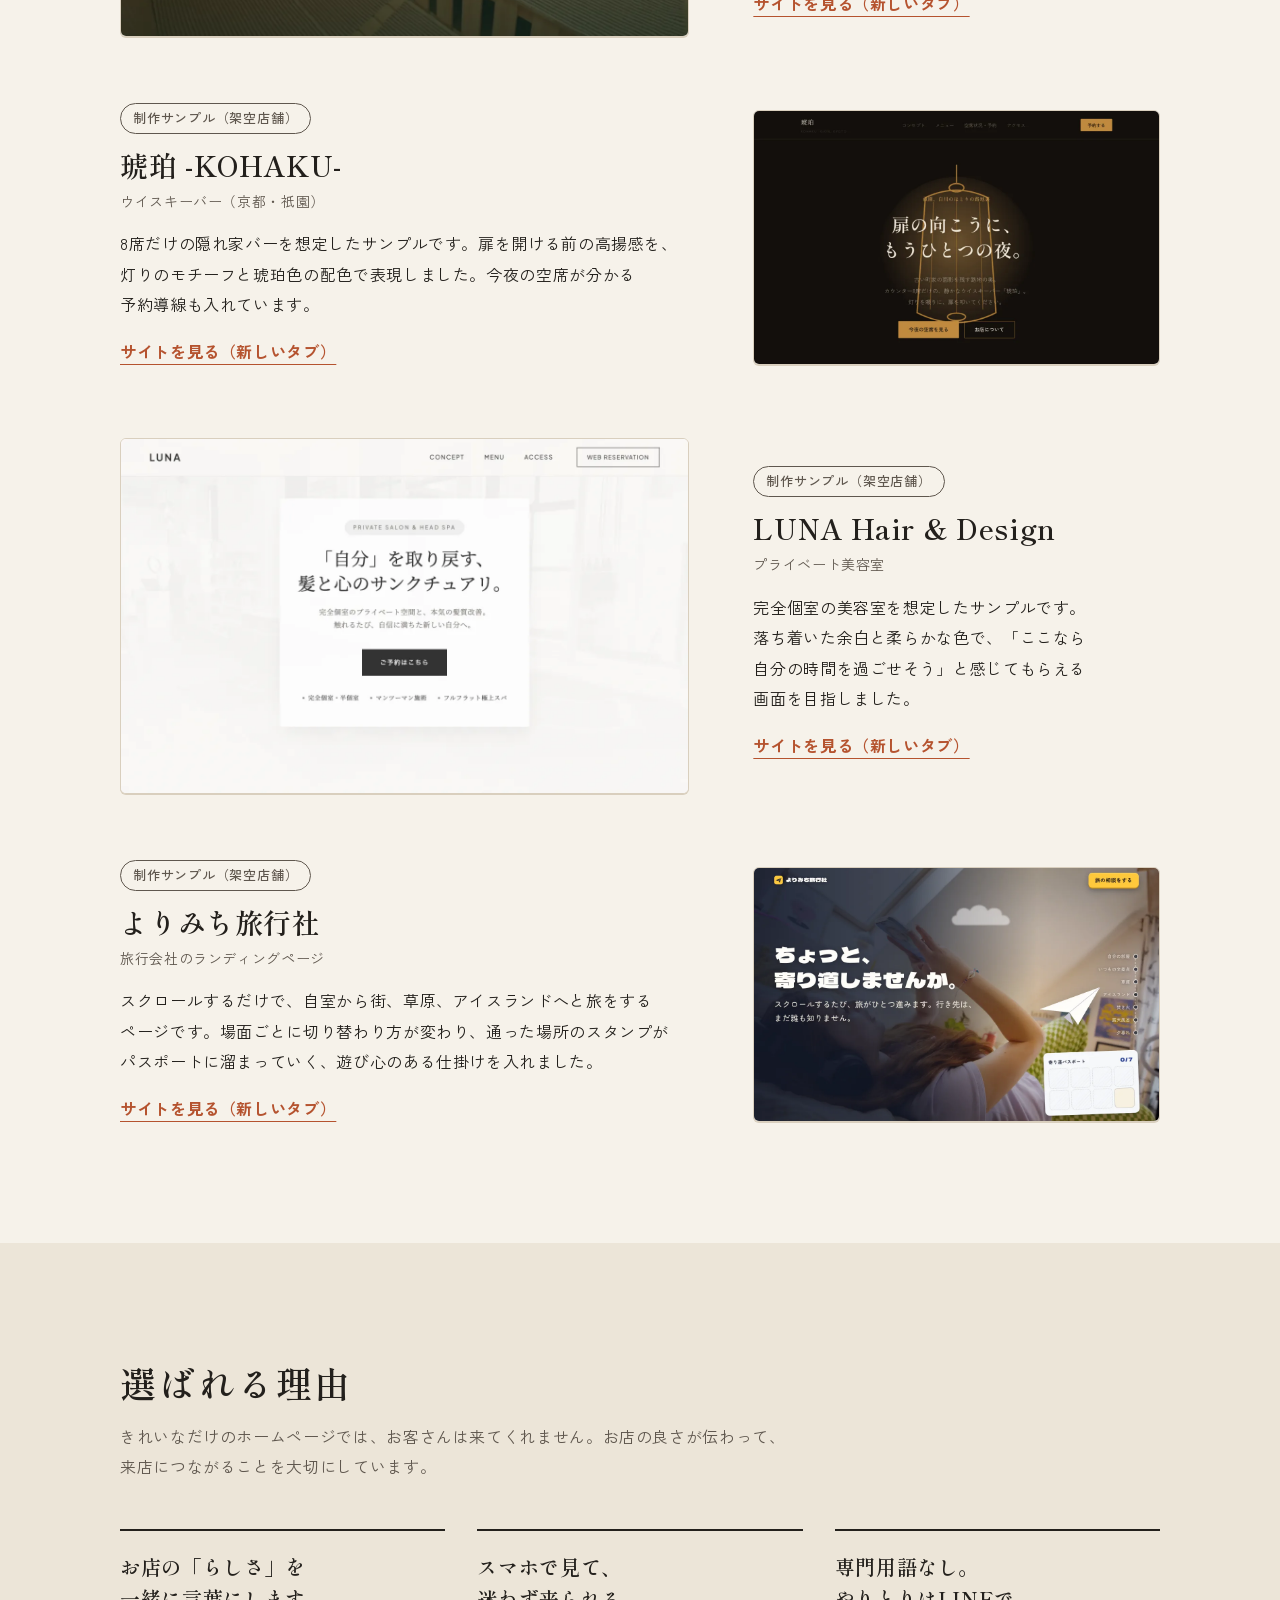
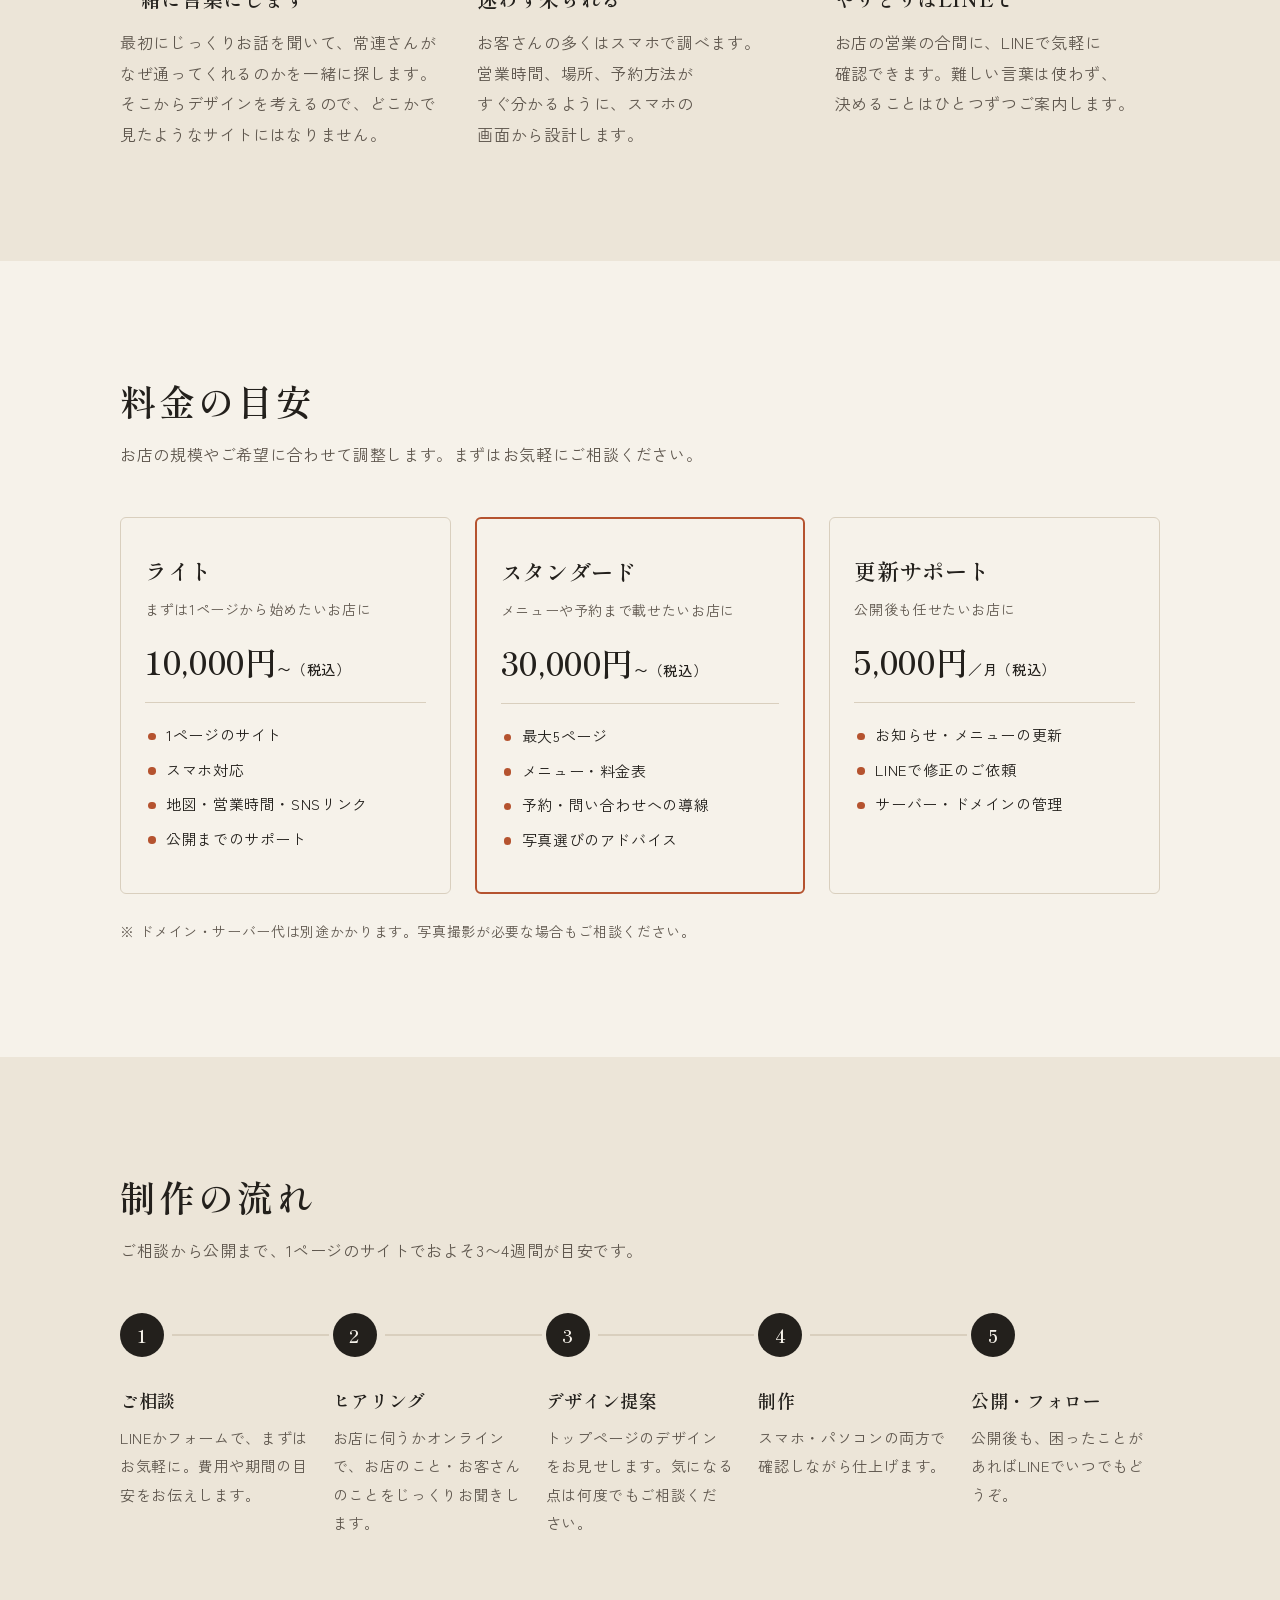
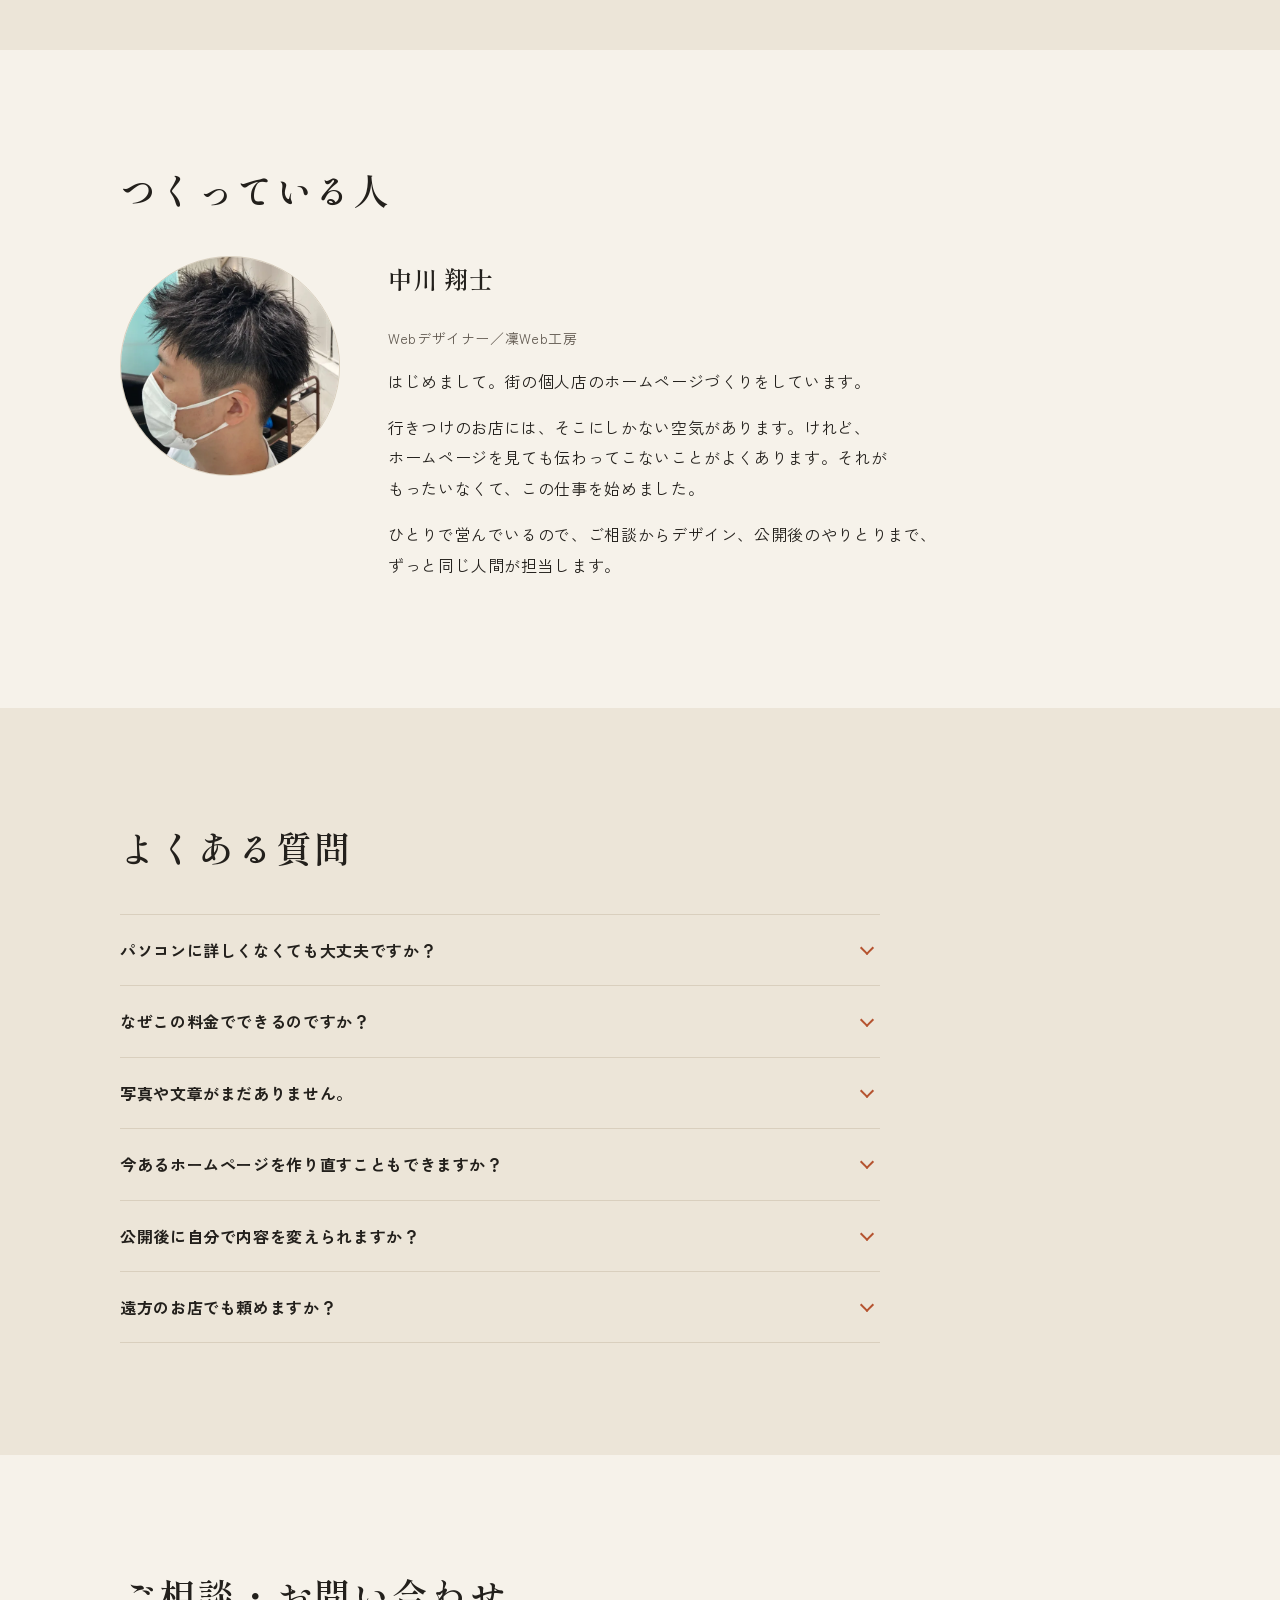
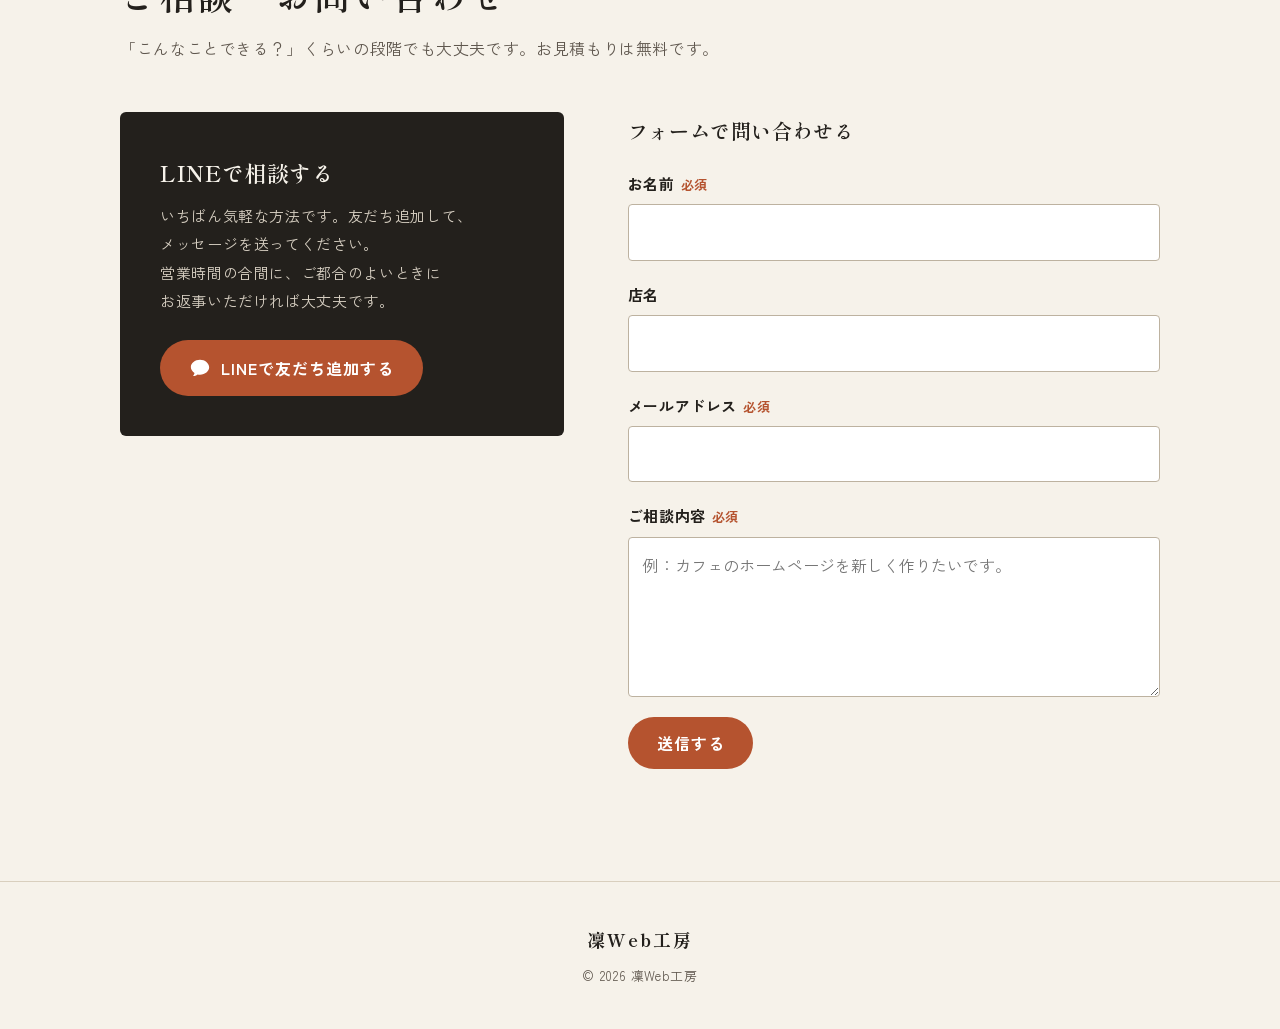
==== commit 19417577: "よくある質問に「なぜこの料金でできるのか」を追加 Co-Authored-By: Claude Opus 5.5 <noreply@anthropic.com>" ====
--- a/index.html
+++ b/index.html
@@ -270,6 +270,10 @@
             <p class="faq__a">大丈夫です。必要なことはひとつずつご案内しますし、やりとりはLINEだけで完結します。</p>
           </details>
           <details class="faq__item">
+            <summary class="faq__q">なぜこの料金でできるのですか？</summary>
+            <p class="faq__a">コードを書く作業や画面の確認など、手間のかかる部分にAIなどの新しい道具を取り入れて、作業時間を減らしています。その分を料金に反映しています。お店のお話を聞くこと、デザインを決めること、最後の仕上げと確認は、すべて私が自分の目と手で行います。</p>
+          </details>
+          <details class="faq__item">
             <summary class="faq__q">写真や文章がまだありません。</summary>
             <p class="faq__a">ヒアリングをもとに文章の下書きをこちらで作ります。写真はスマホでの撮り方をお伝えするか、撮影のご相談にも応じます。</p>
           </details>
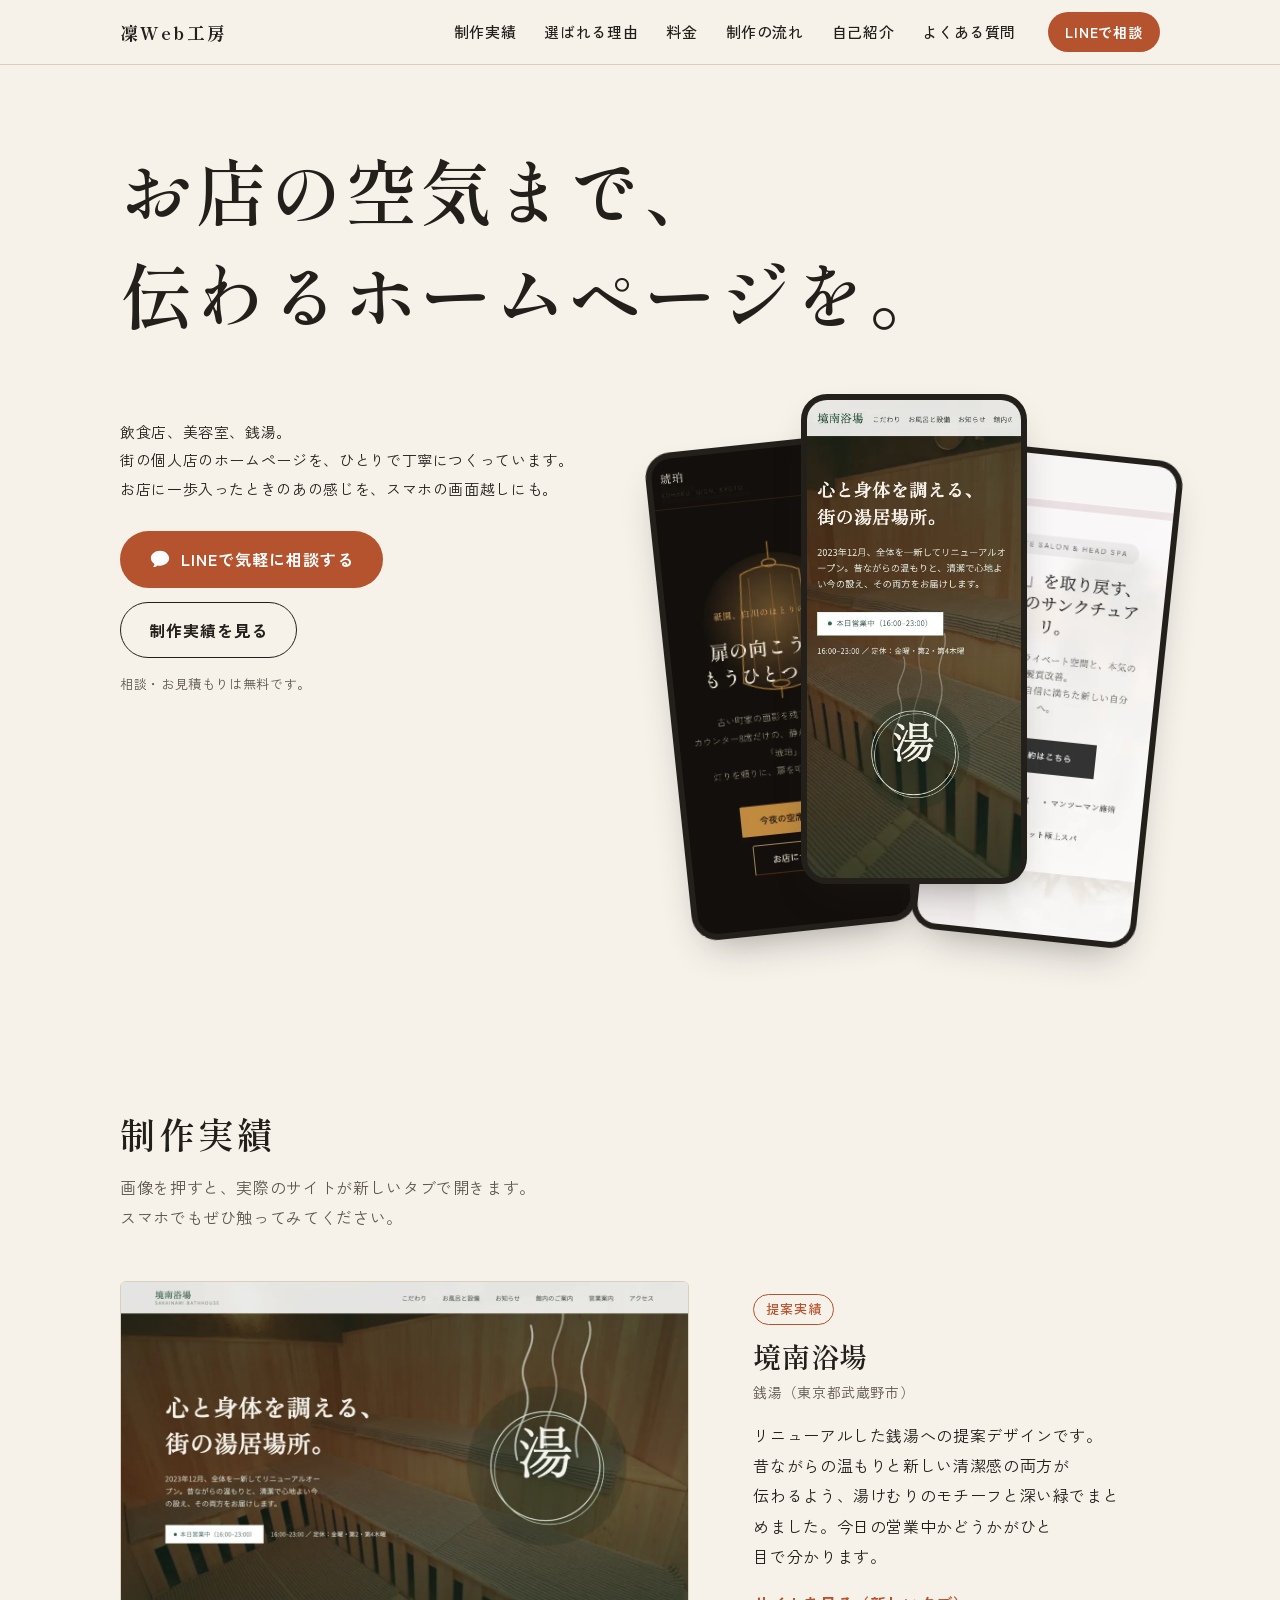
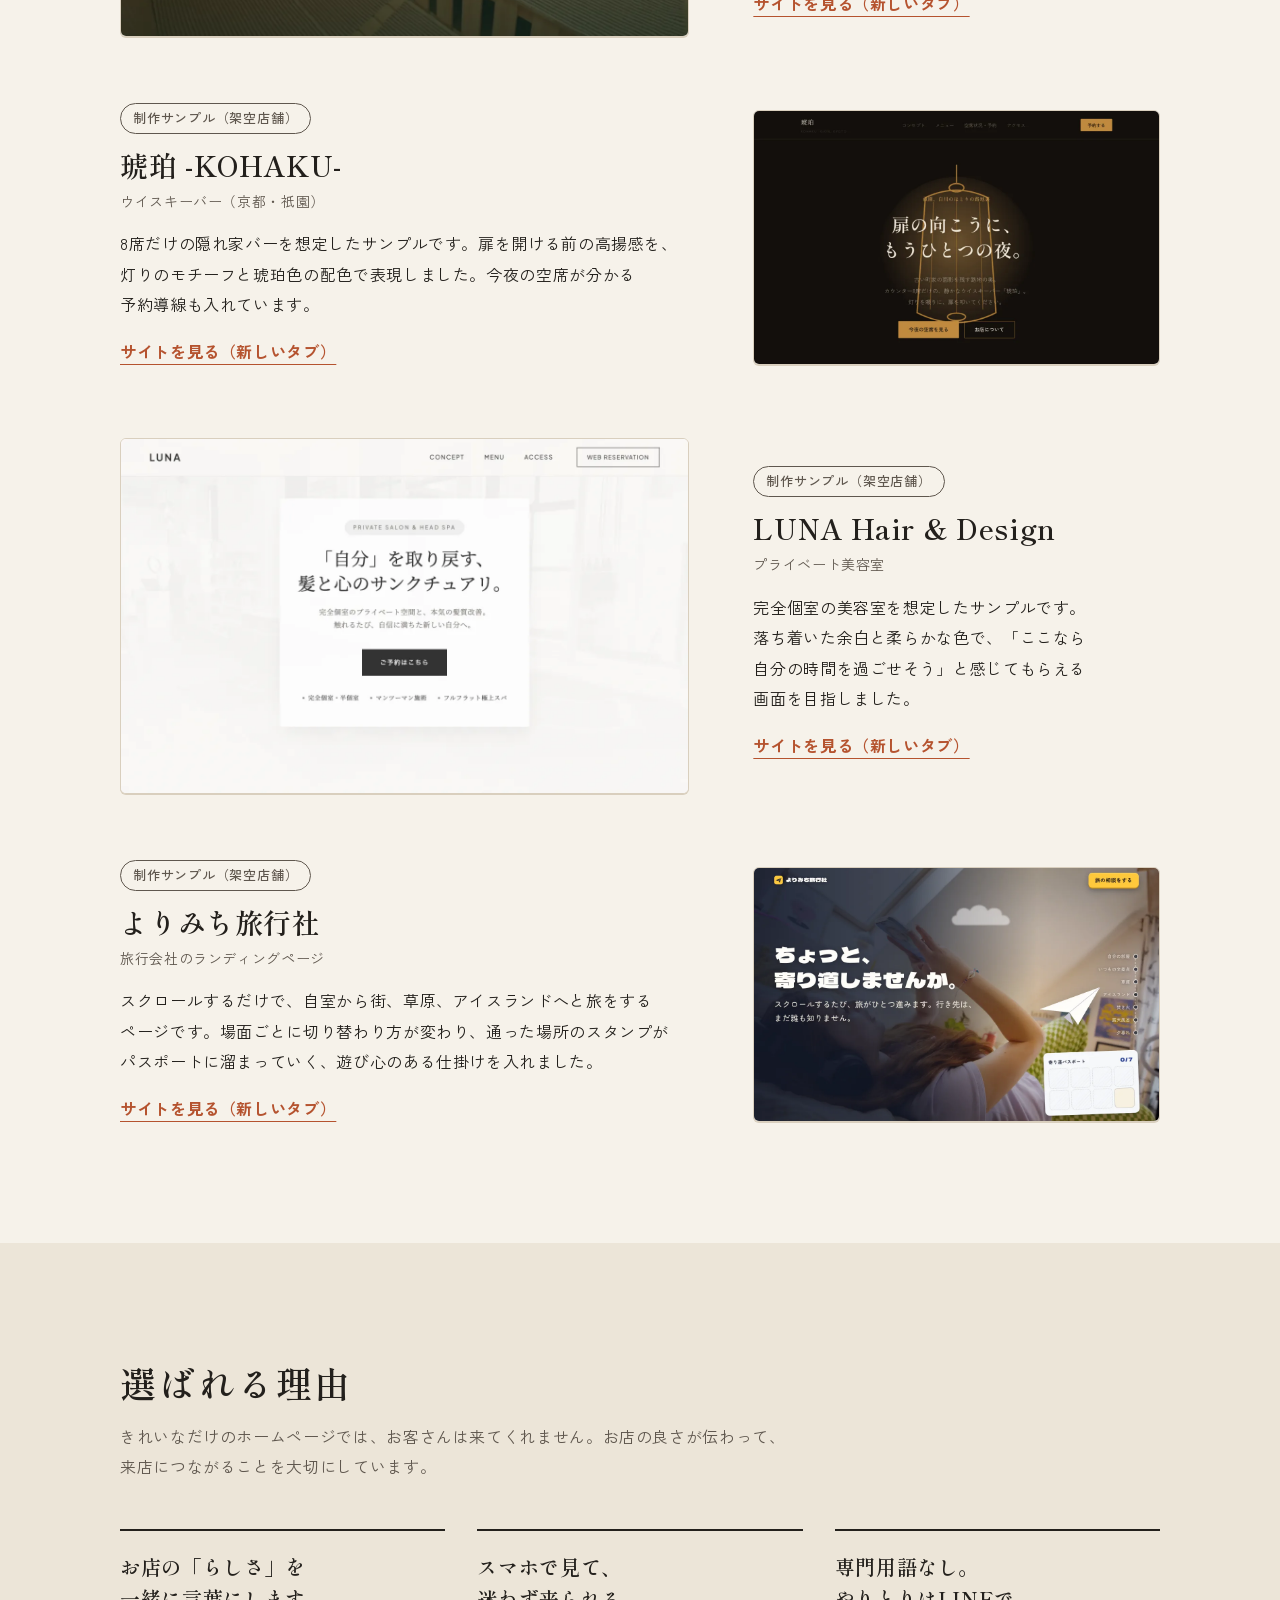
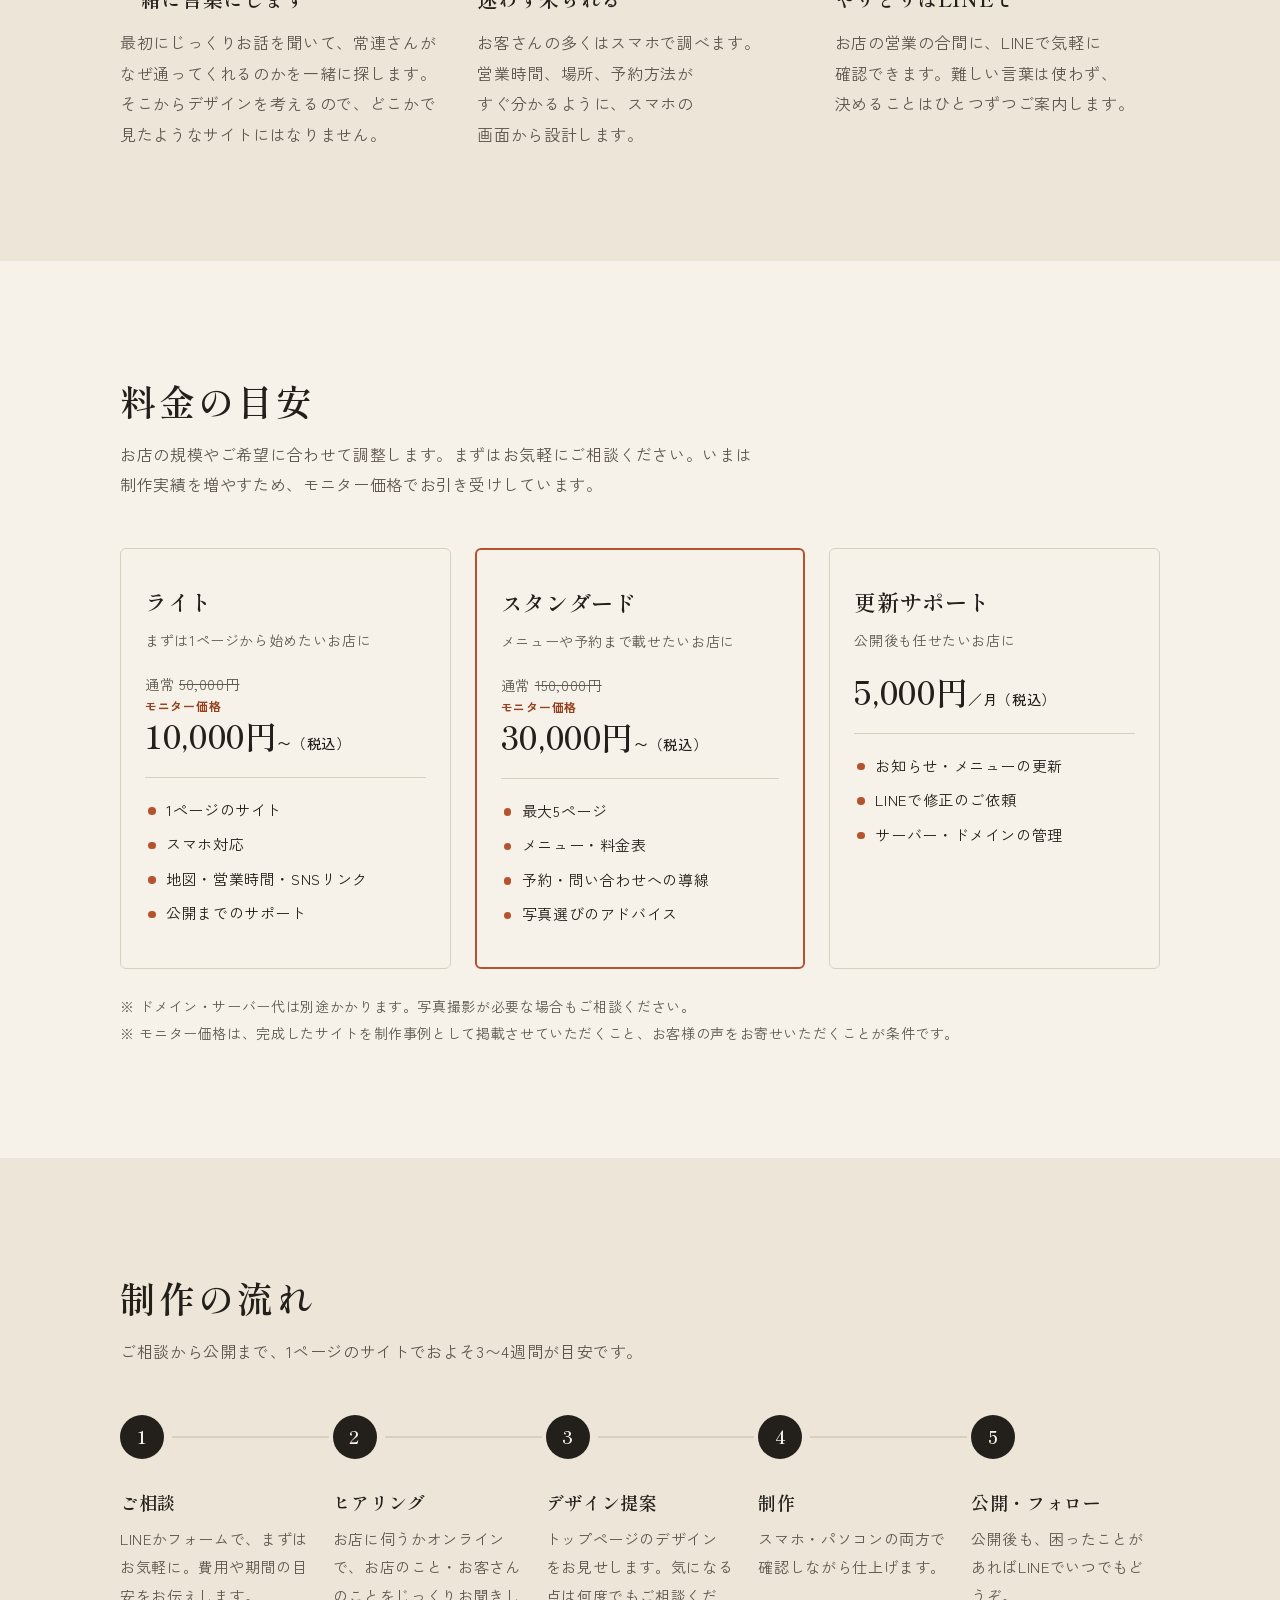
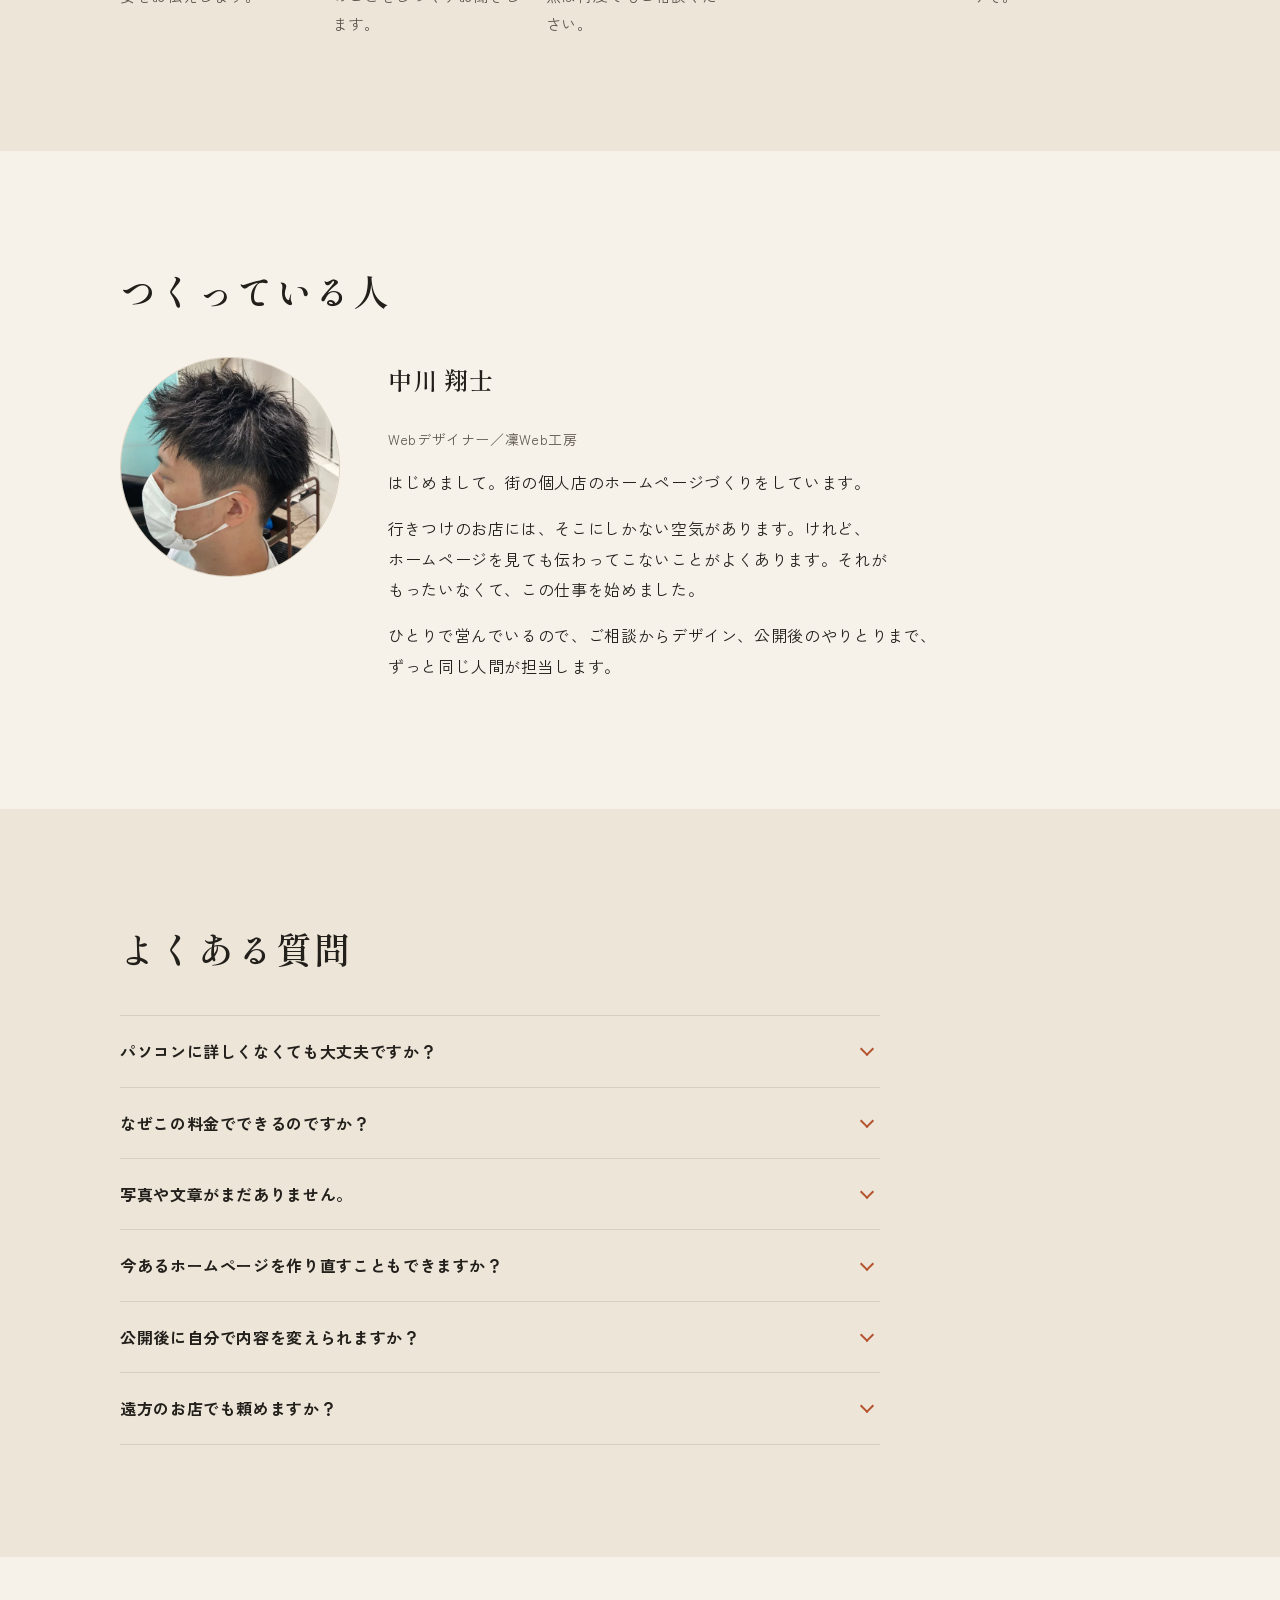
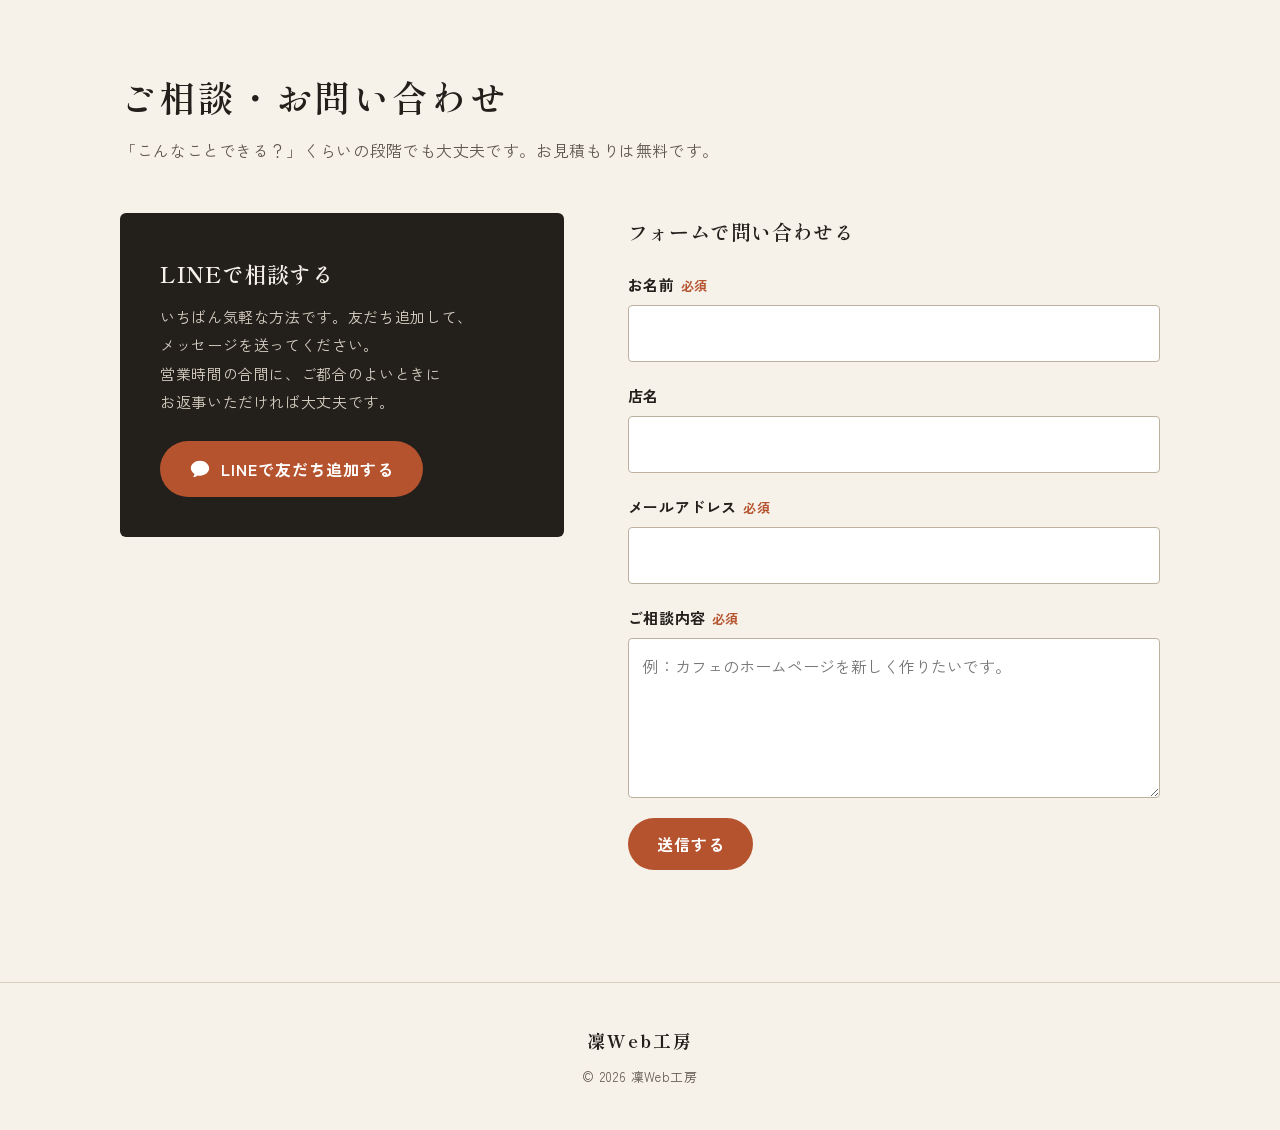
==== commit c82585c2: "料金表をモニター価格の表示に変更（通常価格と条件を明記） Co-Authored-By: Claude Opus 5.5 <noreply@anthropic.com>" ====
--- a/index.html
+++ b/index.html
@@ -170,13 +170,14 @@
     <section id="price" class="section" aria-labelledby="price-title">
       <div class="container">
         <h2 id="price-title" class="section-title">料金の目安</h2>
-        <p class="section-lead">お店の規模やご希望に合わせて調整します。まずはお気軽にご相談ください。</p>
+        <p class="section-lead">お店の規模やご希望に合わせて調整します。まずはお気軽にご相談ください。いまは制作実績を増やすため、モニター価格でお引き受けしています。</p>
 
         <div class="plans">
           <article class="plan">
             <h3 class="plan__name">ライト</h3>
             <p class="plan__for">まずは1ページから始めたいお店に</p>
-            <p class="plan__price">10,000円<small>〜（税込）</small></p>
+            <p class="plan__regular">通常 <s>50,000円</s></p>
+            <p class="plan__price"><span class="plan__tag">モニター価格</span>10,000円<small>〜（税込）</small></p>
             <ul class="plan__list">
               <li>1ページのサイト</li>
               <li>スマホ対応</li>
@@ -187,7 +188,8 @@
           <article class="plan plan--featured">
             <h3 class="plan__name">スタンダード</h3>
             <p class="plan__for">メニューや予約まで載せたいお店に</p>
-            <p class="plan__price">30,000円<small>〜（税込）</small></p>
+            <p class="plan__regular">通常 <s>150,000円</s></p>
+            <p class="plan__price"><span class="plan__tag">モニター価格</span>30,000円<small>〜（税込）</small></p>
             <ul class="plan__list">
               <li>最大5ページ</li>
               <li>メニュー・料金表</li>
@@ -206,7 +208,7 @@
             </ul>
           </article>
         </div>
-        <p class="plans-note">※ ドメイン・サーバー代は別途かかります。写真撮影が必要な場合もご相談ください。</p>
+        <p class="plans-note">※ ドメイン・サーバー代は別途かかります。写真撮影が必要な場合もご相談ください。<br>※ モニター価格は、完成したサイトを制作事例として掲載させていただくこと、お客様の声をお寄せいただくことが条件です。</p>
       </div>
     </section>
 
--- a/css/style.css
+++ b/css/style.css
@@ -410,6 +410,18 @@
   line-height: 1.3;
 }
 .plan__price small { font-family: var(--font-sans); font-size: 0.875rem; font-weight: 500; }
+
+/* モニター価格：通常価格を打ち消し線で添え、ラベルで条件付きの価格だと示す */
+.plan__regular { margin: 0; font-size: 0.875rem; color: var(--usuzumi); }
+.plan__tag {
+  display: block;
+  margin-bottom: 2px;
+  font-family: var(--font-sans);
+  font-size: 0.75rem;
+  font-weight: 700;
+  letter-spacing: 0.06em;
+  color: var(--terracotta-dark);
+}
 
 .plan__list {
   margin: 0;
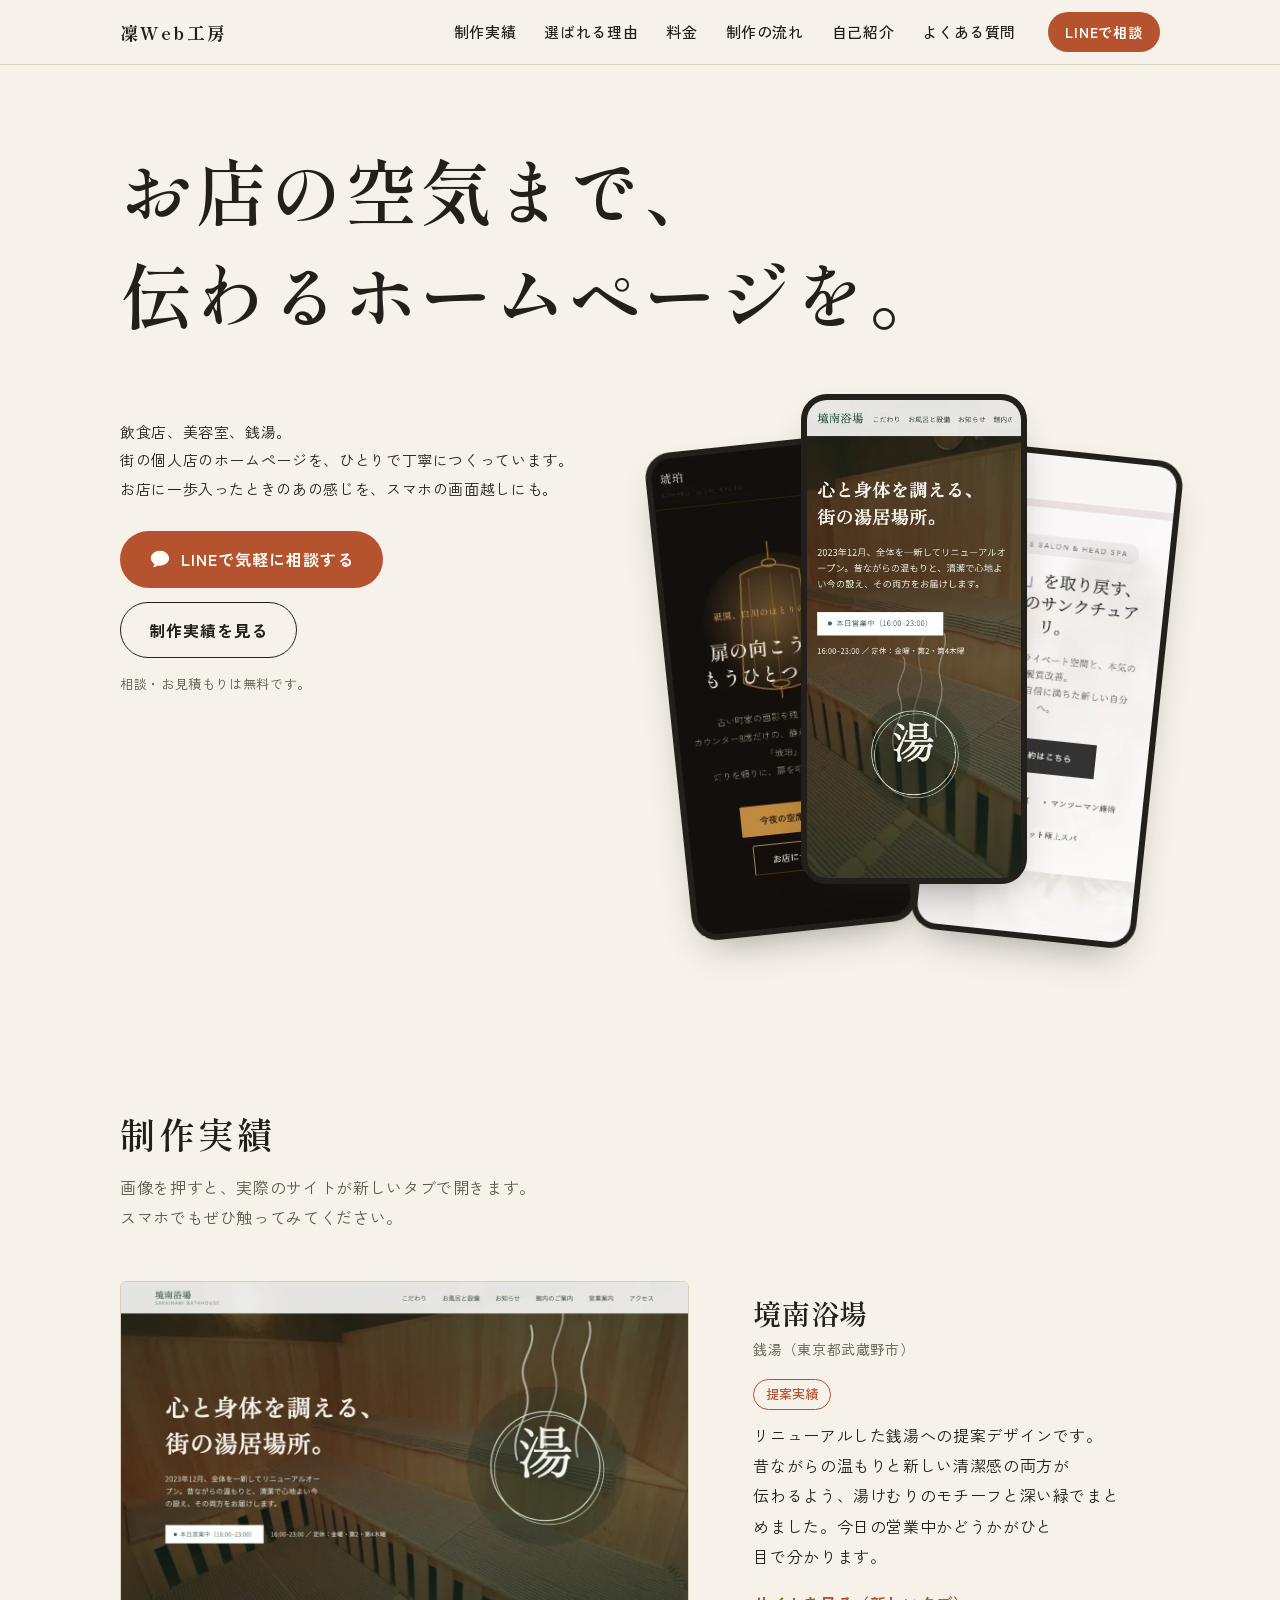
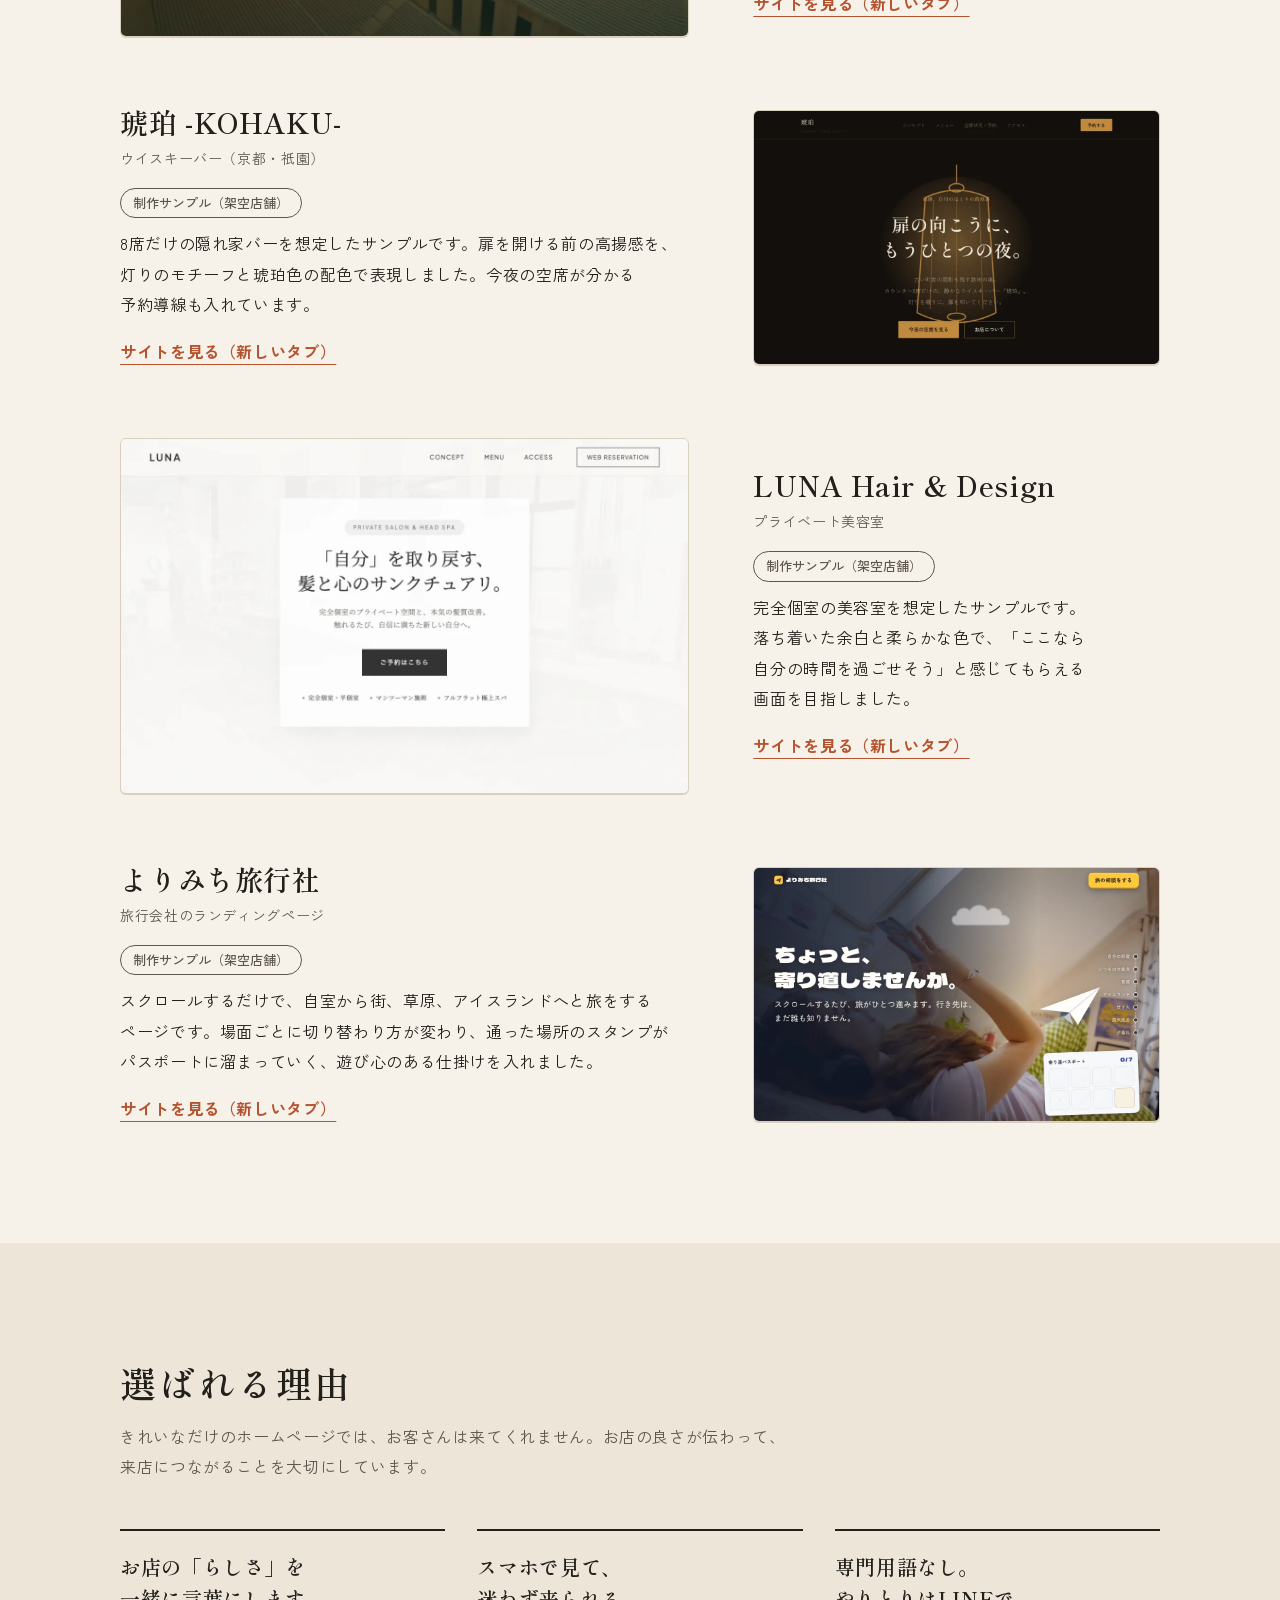
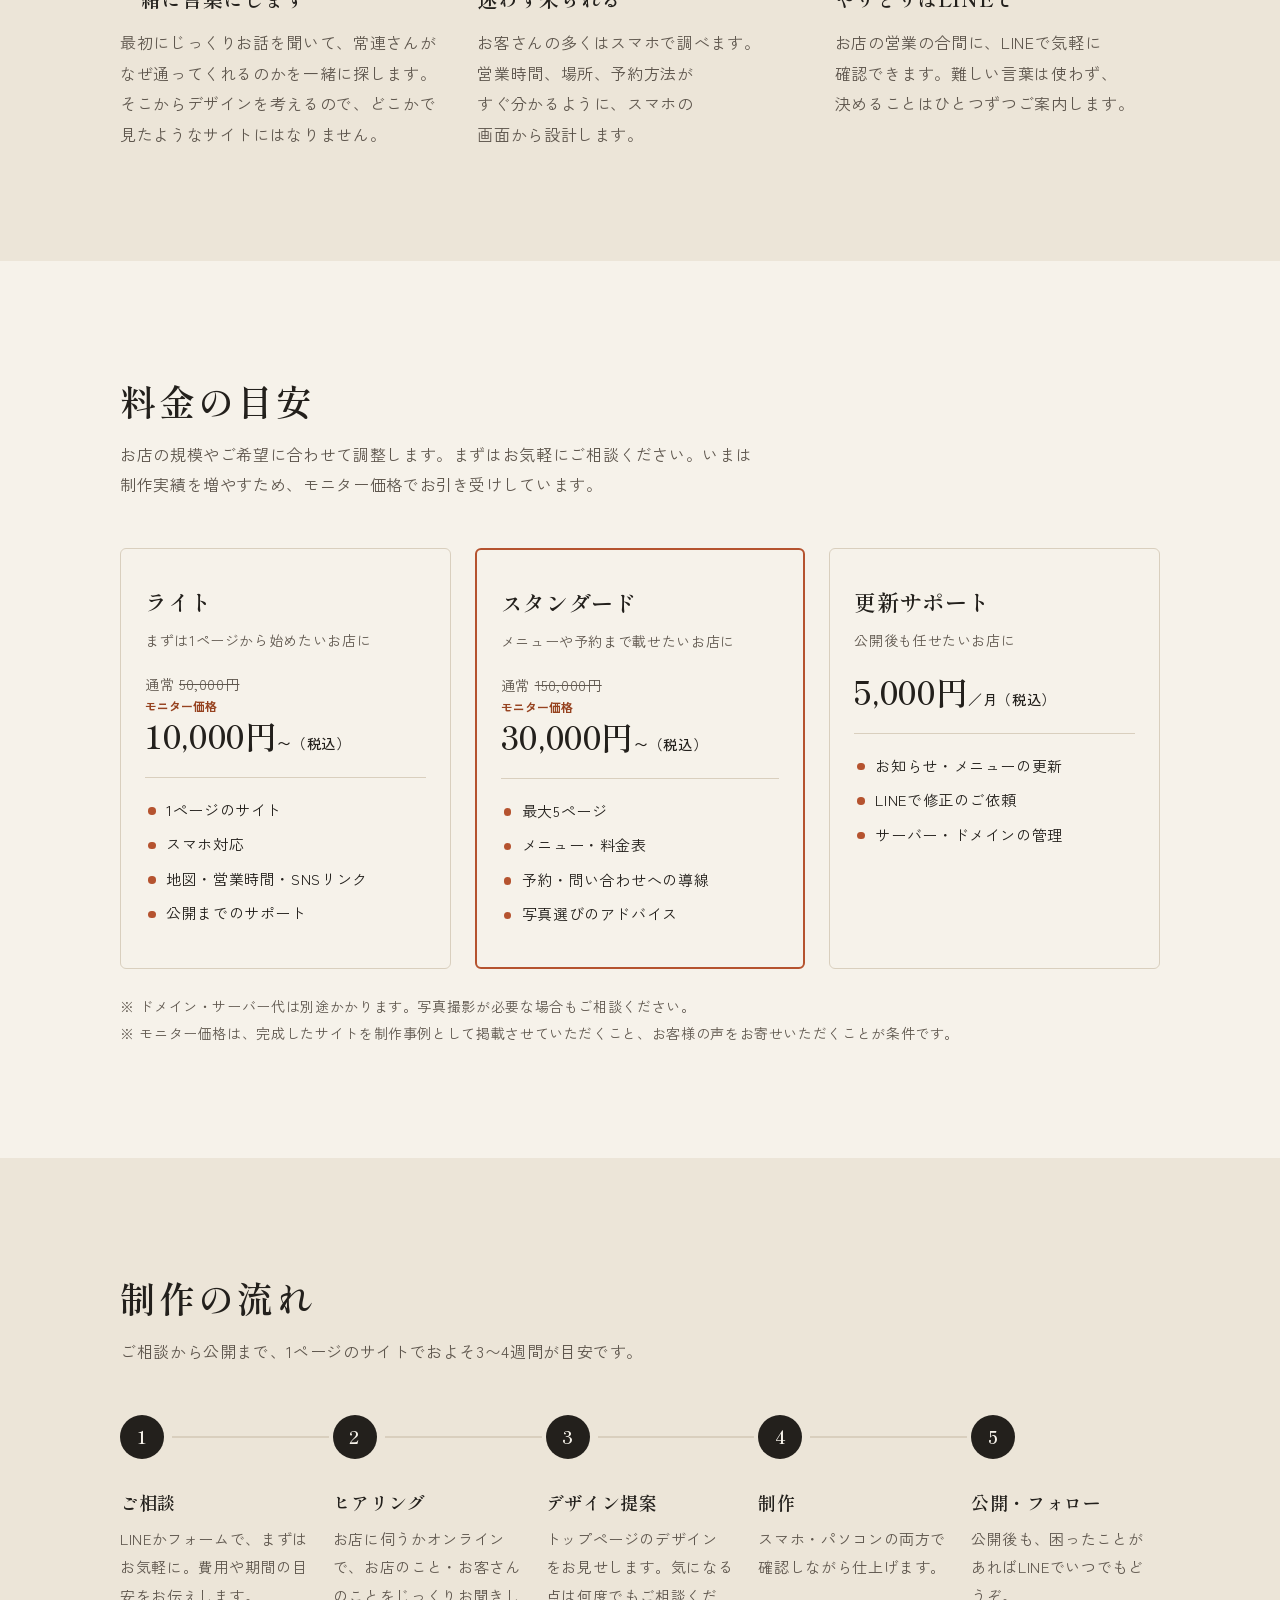
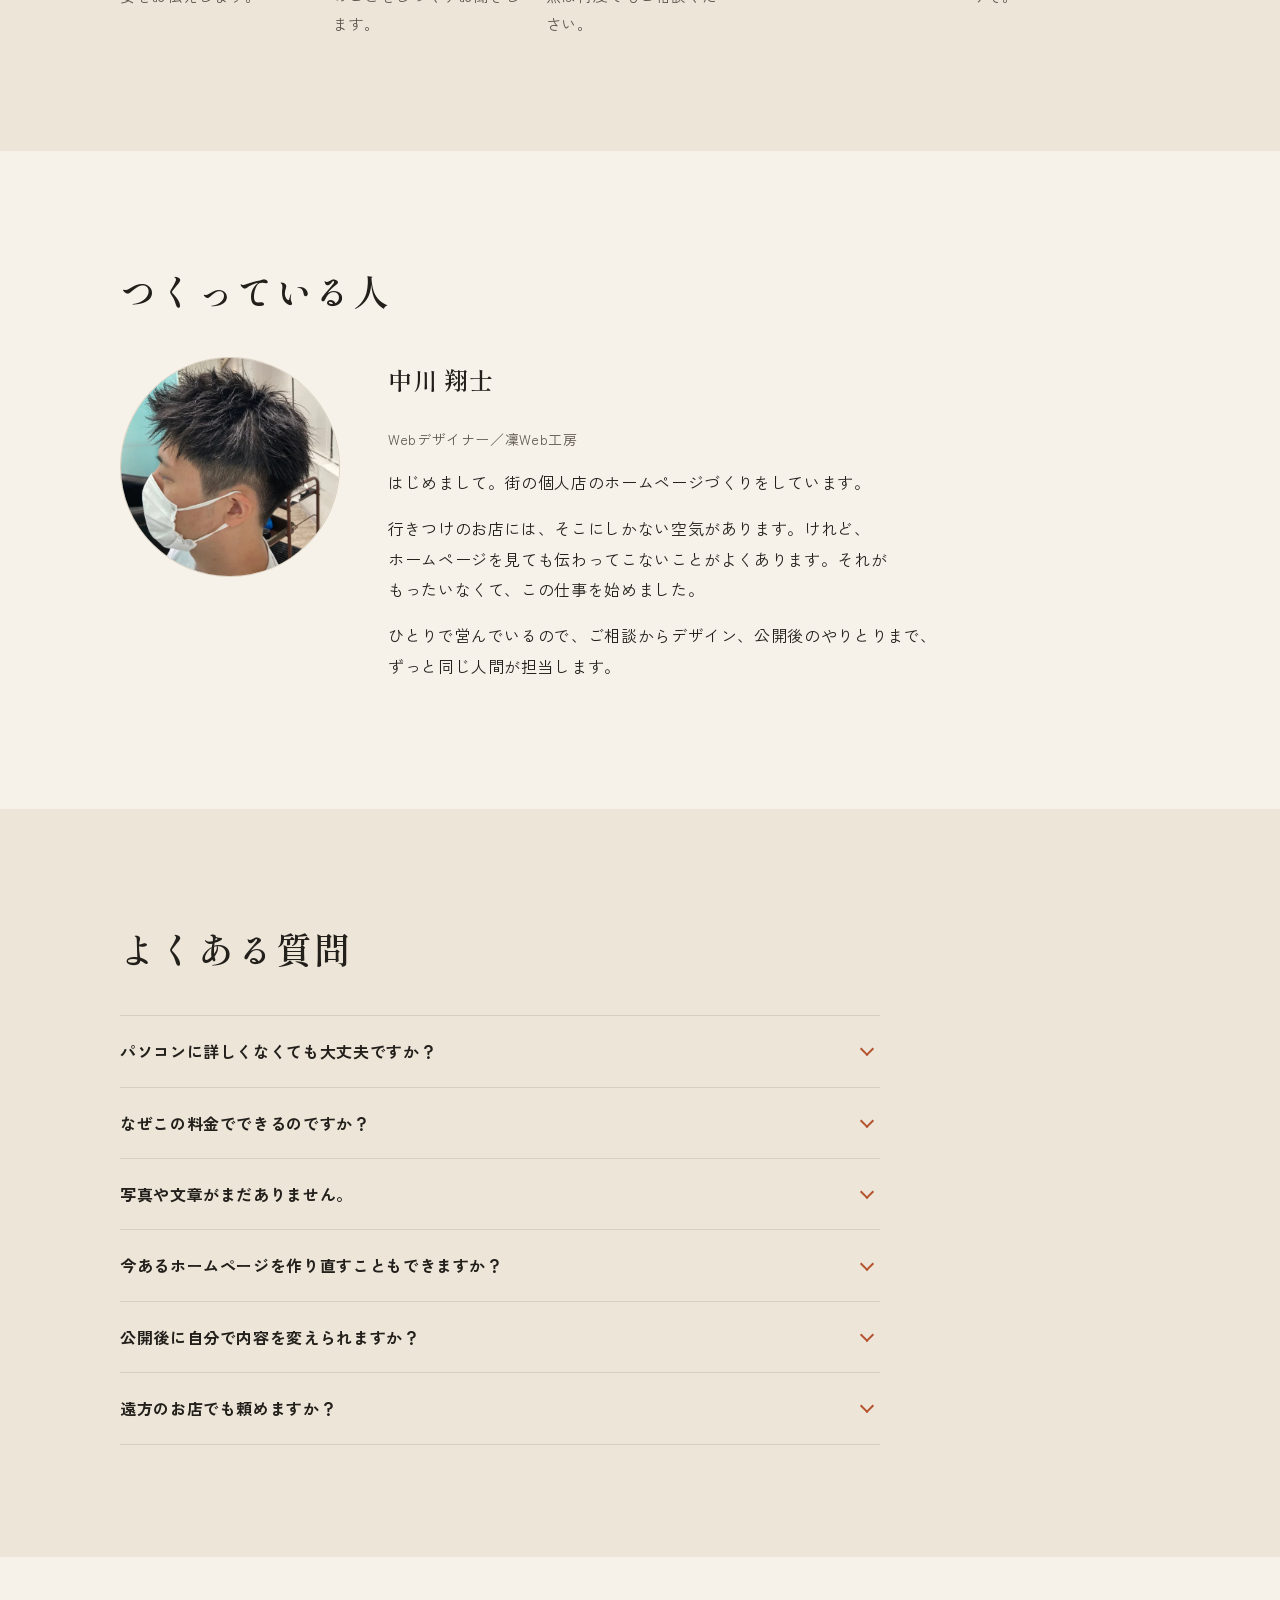
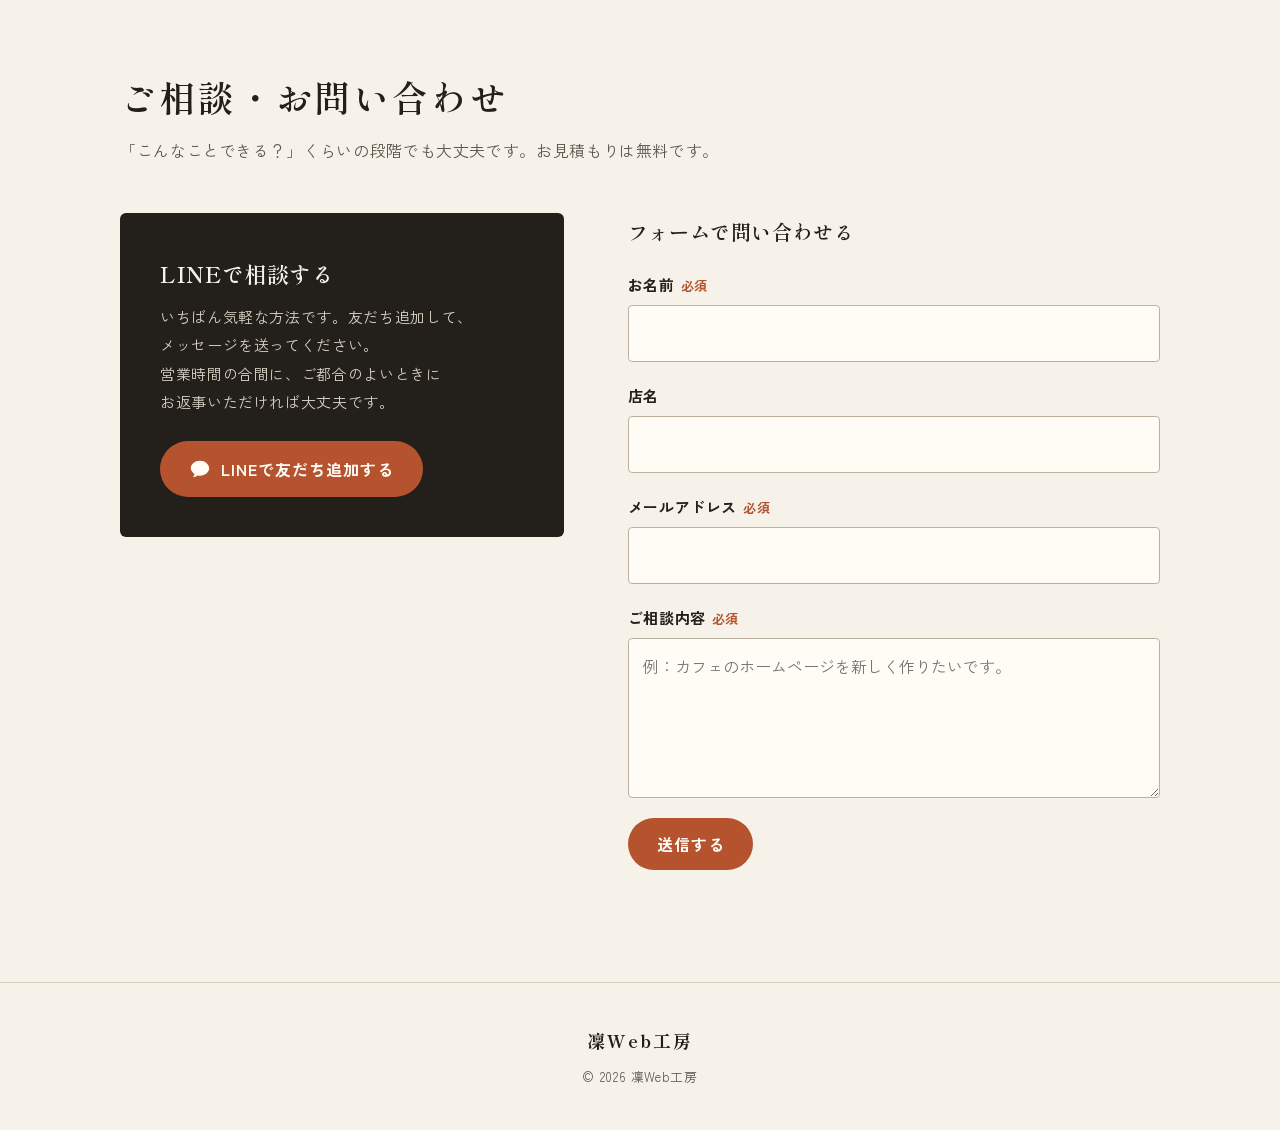
==== commit bf1dacc3: "見た目の細部を整える（Hallmark polish） - 色を変数にまとめ、真っ白を生成り寄りの白に - 横はみ出し対策を overflow-x: clip に（追従ヘッダーを保つ） - 画像の列幅" ====
--- a/index.html
+++ b/index.html
@@ -89,9 +89,9 @@
                 <img src="assets/images/work-kyonan.webp" alt="境南浴場のサイトのトップ画面" width="1200" height="750" loading="lazy">
               </a>
               <div class="work__body">
-                <span class="work__tag work__tag--real">提案実績</span>
                 <h3 class="work__name">境南浴場</h3>
                 <p class="work__type">銭湯（東京都武蔵野市）</p>
+                <span class="work__tag work__tag--real">提案実績</span>
                 <p class="work__point">リニューアルした銭湯への提案デザインです。昔ながらの温もりと新しい清潔感の両方が伝わるよう、湯けむりのモチーフと深い緑でまとめました。今日の営業中かどうかがひと目で分かります。</p>
                 <a class="work__link" href="works/kyonan-yokujo.html" target="_blank" rel="noopener">サイトを見る（新しいタブ）</a>
               </div>
@@ -103,9 +103,9 @@
                 <img src="assets/images/work-kohaku.webp" alt="ウイスキーバー琥珀のサイトのトップ画面" width="1200" height="750" loading="lazy">
               </a>
               <div class="work__body">
-                <span class="work__tag work__tag--sample">制作サンプル（架空店舗）</span>
                 <h3 class="work__name">琥珀 -KOHAKU-</h3>
                 <p class="work__type">ウイスキーバー（京都・祇園）</p>
+                <span class="work__tag work__tag--sample">制作サンプル（架空店舗）</span>
                 <p class="work__point">8席だけの隠れ家バーを想定したサンプルです。扉を開ける前の高揚感を、灯りのモチーフと琥珀色の配色で表現しました。今夜の空席が分かる予約導線も入れています。</p>
                 <a class="work__link" href="works/kohaku.html" target="_blank" rel="noopener">サイトを見る（新しいタブ）</a>
               </div>
@@ -117,9 +117,9 @@
                 <img src="assets/images/work-luna.webp" alt="美容室LUNAのサイトのトップ画面" width="1200" height="750" loading="lazy">
               </a>
               <div class="work__body">
-                <span class="work__tag work__tag--sample">制作サンプル（架空店舗）</span>
                 <h3 class="work__name">LUNA Hair &amp; Design</h3>
                 <p class="work__type">プライベート美容室</p>
+                <span class="work__tag work__tag--sample">制作サンプル（架空店舗）</span>
                 <p class="work__point">完全個室の美容室を想定したサンプルです。落ち着いた余白と柔らかな色で、「ここなら自分の時間を過ごせそう」と感じてもらえる画面を目指しました。</p>
                 <a class="work__link" href="works/luna.html" target="_blank" rel="noopener">サイトを見る（新しいタブ）</a>
               </div>
@@ -131,9 +131,9 @@
                 <img src="assets/images/work-yorimichi.webp" alt="よりみち旅行社のサイトのトップ画面" width="1200" height="750" loading="lazy">
               </a>
               <div class="work__body">
-                <span class="work__tag work__tag--sample">制作サンプル（架空店舗）</span>
                 <h3 class="work__name">よりみち旅行社</h3>
                 <p class="work__type">旅行会社のランディングページ</p>
+                <span class="work__tag work__tag--sample">制作サンプル（架空店舗）</span>
                 <p class="work__point">スクロールするだけで、自室から街、草原、アイスランドへと旅をするページです。場面ごとに切り替わり方が変わり、通った場所のスタンプがパスポートに溜まっていく、遊び心のある仕掛けを入れました。</p>
                 <a class="work__link" href="https://senzu3.github.io/yorimichi-travel/" target="_blank" rel="noopener">サイトを見る（新しいタブ）</a>
               </div>
--- a/css/style.css
+++ b/css/style.css
@@ -1,3 +1,7 @@
+/* Hallmark · checked: 2026-11-18 · genre: editorial (inferred)
+ * floor: 0 FAIL · fixed: 7 (7a, 34, 48, 50, 54, 67, 26b) · structural: 2 printed (42, 24b)
+ * built: the project · redesign: polish · v2.0.0 */
+
 /* =========================================================
    ポートフォリオ  style.css
    モバイルファースト / 768px〜 タブレット / 1024px〜 PC
@@ -12,6 +16,11 @@
   --terracotta: #B5532F;  /* 差し色 */
   --terracotta-dark: #96421F;
   --line: #D9CFBE;        /* 罫線 */
+  --line-strong: #BDB2A0; /* 入力欄の枠 */
+  --paper: #FFFCF6;       /* 生成りに寄せた白：入力欄・作品の台紙・ボタン文字 */
+  --kinari-muted: #D8D0C3;/* 墨の面の上の補足文 */
+  --shadow: rgba(35, 32, 28, 0.45);
+  --shadow-strong: rgba(35, 32, 28, 0.5);
 
   /* 文字 */
   --font-serif: "Shippori Mincho", "Hiragino Mincho ProN", serif;
@@ -27,7 +36,7 @@
 *::before,
 *::after { box-sizing: border-box; }
 
-html { scroll-behavior: smooth; scroll-padding-top: 72px; }
+html { scroll-behavior: smooth; scroll-padding-top: 72px; overflow-x: clip; }
 
 body {
   margin: 0;
@@ -38,7 +47,7 @@
   line-height: 1.9;
   letter-spacing: 0.04em;
   -webkit-font-smoothing: antialiased;
-  overflow-x: hidden;
+  overflow-x: clip;
 }
 
 /* 文末の1〜2文字だけが次の行に残らないようにし、日本語は文節で折り返す
@@ -82,6 +91,7 @@
   font-size: clamp(1.6rem, 1.2rem + 1.6vw, 2.25rem);
   line-height: 1.5;
   letter-spacing: 0.08em;
+  text-wrap: balance;
 }
 
 .section-lead {
@@ -106,11 +116,16 @@
   text-decoration: none;
   white-space: nowrap;
   cursor: pointer;
-  transition: background-color .2s ease, color .2s ease, border-color .2s ease;
-}
-
-.btn--primary { background: var(--terracotta); color: #fff; }
+  transition: background-color .2s ease, color .2s ease, border-color .2s ease, transform .1s ease;
+}
+
+.btn--primary { background: var(--terracotta); color: var(--paper); }
 .btn--primary:hover { background: var(--terracotta-dark); }
+
+/* 押した瞬間は少し沈ませ、押せない間は薄くする */
+.btn:active { transform: translateY(1px); }
+.btn:disabled,
+.btn[aria-disabled="true"] { opacity: 0.5; cursor: not-allowed; transform: none; }
 
 .btn--ghost { border-color: var(--sumi); color: var(--sumi); background: transparent; }
 .btn--ghost:hover { background: var(--sumi); color: var(--kinari); }
@@ -123,8 +138,7 @@
   position: sticky;
   top: 0;
   z-index: 50;
-  background: rgba(246, 242, 234, 0.94);
-  backdrop-filter: blur(8px);
+  background: var(--kinari);
   border-bottom: 1px solid var(--line);
 }
 
@@ -231,6 +245,9 @@
   font-size: clamp(1.75rem, 0.6rem + 5vw, 4.5rem);
   line-height: 1.45;
   letter-spacing: 0.04em;
+  text-wrap: balance;
+  overflow-wrap: break-word;
+  min-width: 0;
 }
 
 .hero__body {
@@ -273,7 +290,7 @@
   border-radius: 26px;
   overflow: hidden;
   background: var(--sumi);
-  box-shadow: 0 18px 40px -18px rgba(35, 32, 28, 0.45);
+  box-shadow: 0 18px 40px -18px var(--shadow);
   opacity: 0;
   animation: phone-rise .9s cubic-bezier(.2, .7, .2, 1) forwards;
 }
@@ -308,13 +325,13 @@
   border-radius: 6px;
   overflow: hidden;
   border: 1px solid var(--line);
-  background: #fff;
+  background: var(--paper);
   box-shadow: 0 1px 0 var(--line);
   transition: transform .3s ease, box-shadow .3s ease;
 }
 .work__visual:hover {
   transform: translateY(-4px);
-  box-shadow: 0 16px 32px -20px rgba(35, 32, 28, 0.5);
+  box-shadow: 0 16px 32px -20px var(--shadow-strong);
 }
 
 .work__visual img { aspect-ratio: 16 / 10; object-fit: cover; object-position: top; width: 100%; }
@@ -327,7 +344,7 @@
   border-radius: 999px;
   font-size: 0.8125rem;
   font-weight: 500;
-  letter-spacing: 0.06em;
+  letter-spacing: 0;
 }
 .work__tag--real { color: var(--terracotta); }
 .work__tag--sample { color: var(--usuzumi); }
@@ -419,7 +436,7 @@
   font-family: var(--font-sans);
   font-size: 0.75rem;
   font-weight: 700;
-  letter-spacing: 0.06em;
+  letter-spacing: 0;
   color: var(--terracotta-dark);
 }
 
@@ -583,7 +600,7 @@
   font-weight: 600;
 }
 
-.contact__line-text { margin: 0 0 24px; color: #D8D0C3; font-size: 0.9375rem; }
+.contact__line-text { margin: 0 0 24px; color: var(--kinari-muted); font-size: 0.9375rem; }
 
 .contact__line .btn { width: 100%; }
 
@@ -605,9 +622,9 @@
 .form__textarea {
   width: 100%;
   padding: 12px 14px;
-  border: 1px solid #BDB2A0;
+  border: 1px solid var(--line-strong);
   border-radius: 4px;
-  background: #fff;
+  background: var(--paper);
   color: var(--sumi);
   font: inherit;
   font-size: 16px; /* iOSで勝手にズームしない */
@@ -639,14 +656,14 @@
 
   .hero__phones { height: 500px; max-width: 460px; }
 
-  .work { grid-template-columns: 1.4fr 1fr; align-items: center; gap: 40px; }
+  .work { grid-template-columns: minmax(0, 1.4fr) minmax(0, 1fr); align-items: center; gap: 40px; }
   .works-list > li:nth-child(even) .work__visual { order: 2; }
 
   .reasons { grid-template-columns: repeat(3, 1fr); gap: 32px; }
 
   .plans { grid-template-columns: repeat(2, 1fr); }
 
-  .about { grid-template-columns: 220px 1fr; gap: 48px; }
+  .about { grid-template-columns: 220px minmax(0, 1fr); gap: 48px; }
   .about__photo { width: 100%; }
 
   .contact__line { padding: 40px; }
@@ -686,7 +703,7 @@
 
   .hero { padding-block: 72px 40px; }
   /* 見出しは2列にまたがって大きく、その下に本文と作品画面を並べる */
-  .hero__inner { grid-template-columns: 1fr 1fr; align-items: start; gap: 48px 56px; }
+  .hero__inner { grid-template-columns: minmax(0, 1fr) minmax(0, 1fr); align-items: start; gap: 48px 56px; }
   .hero__title { grid-column: 1 / -1; }
   .hero__body { padding-top: 24px; }
   .hero__phones { height: 560px; max-width: 500px; }
